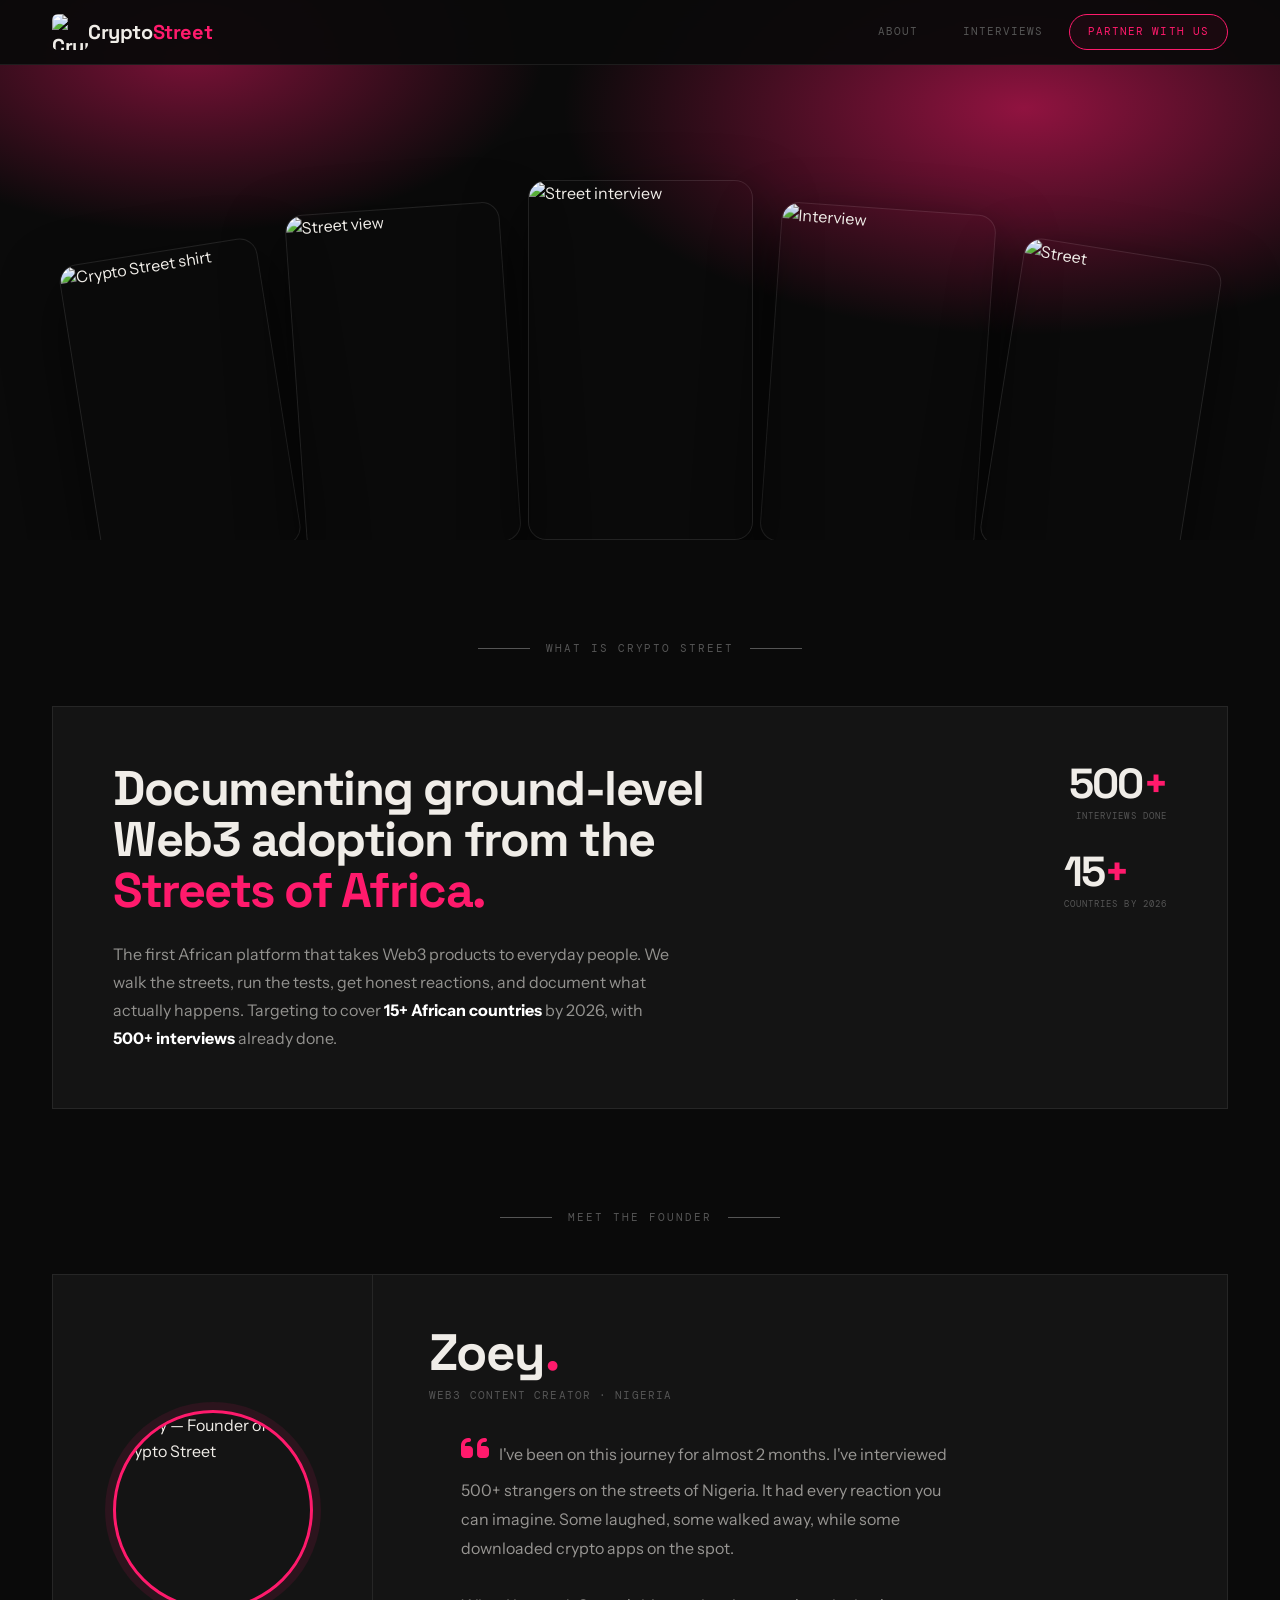
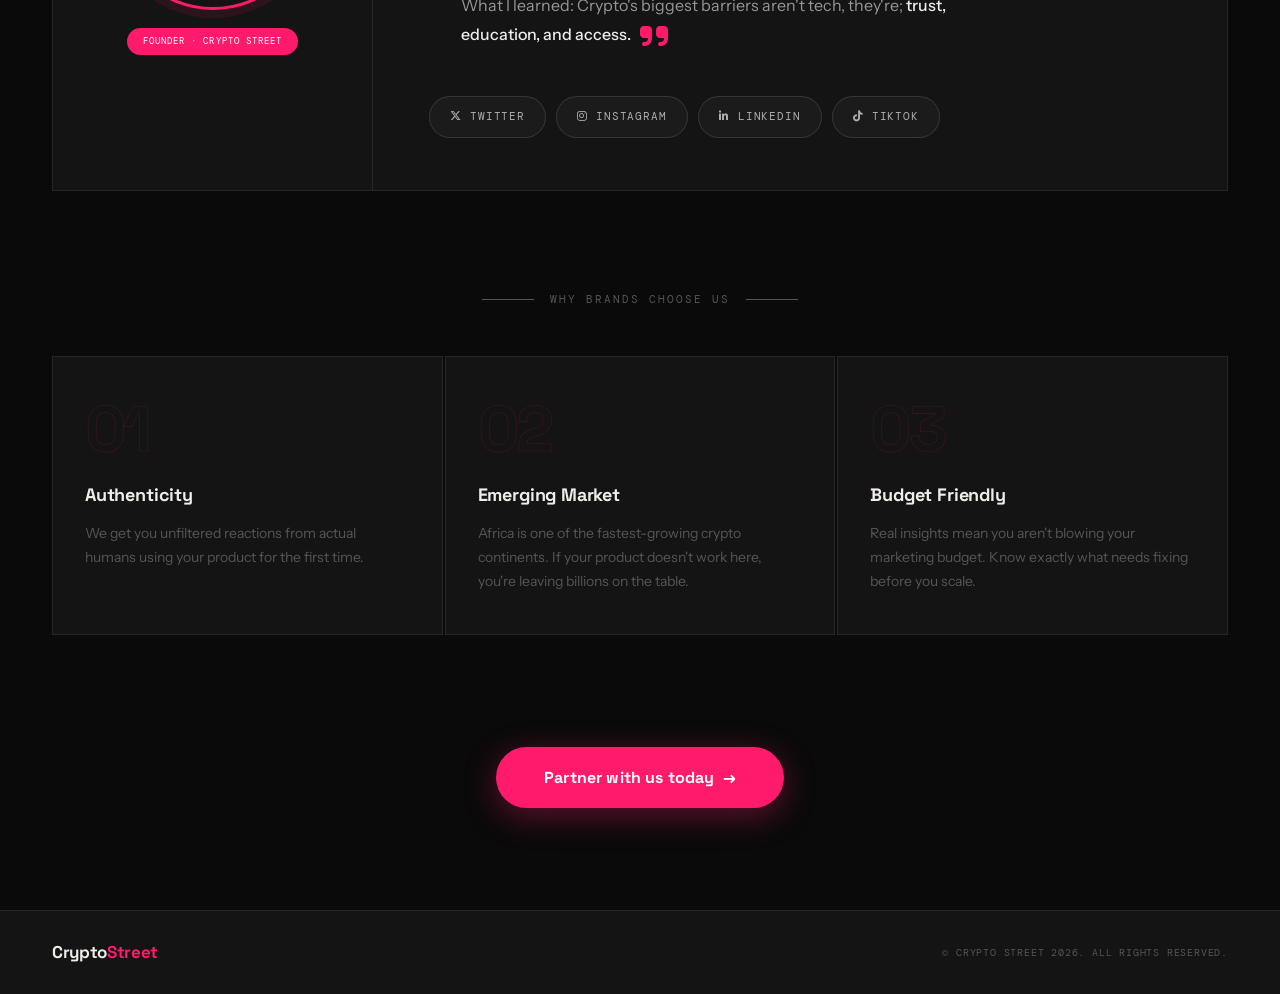
==== index.html @ 236e8fd0 "Add files via upload" ====
<!DOCTYPE html>
<html lang="en">
    <head>
        <meta charset="UTF-8">
        <meta name="viewport" content="width=device-width, initial-scale=1.0">
        <title>Home — Crypto Street</title>
        <link rel="stylesheet" href="styles.css">
        <link href="https://fonts.googleapis.com/css2?family=Space+Grotesk:wght@600;700&family=DM+Mono:wght@400;500&family=Instrument+Sans:ital,wght@0,400;0,500;1,400&display=swap" rel="stylesheet">
        <link rel="stylesheet" href="https://cdnjs.cloudflare.com/ajax/libs/font-awesome/6.5.0/css/all.min.css">
    </head>

    <body>

        <header>
            <div class="header">
                <a href="index.html" class="logo"><img src="images/logo.jpg" alt="Crypto Street">Crypto<span>Street</span></a>
                <nav>
                    <a href="about.html">About</a>
                    <a href="interviews.html">Interviews</a>
                    <a href="partnership.html" class="nav-cta">Partner with us</a>
                </nav>
            </div>
        </header>

        <section class="images">
            <div class="image1"><img src="images/shirt mockup.jpg.jpg" alt="Crypto Street shirt"></div>
            <div class="image2"><img src="images/street view.jpg.jpg" alt="Street view"></div>
            <div class="image3"><img src="images/interview.jpg.png" alt="Street interview"></div>
            <div class="image4"><img src="images/interview 2.jpg.png" alt="Interview"></div>
            <div class="image5"><img src="images/street view 2.jpg.jpg" alt="Street"></div>
        </section>

        <section class="content">

            <div class="section-label">
                <span class="line"></span>
                What is Crypto Street
                <span class="line"></span>
            </div>

            <div class="intro-block">
                <div class="intro-text">
                    <h1>Documenting ground-level<br>Web3 adoption from the<br><span>Streets of Africa.</span></h1>
                    <p>The first African platform that takes Web3 products to everyday people. We walk the streets, run the tests, get honest reactions, and document what actually happens. Targeting to cover <strong class="attention">15+ African countries</strong> by 2026, with <strong class="attention">500+ interviews</strong> already done.</p>
                </div>
                <div class="intro-stats">
                    <div class="stat">
                        <div class="stat-n">500<span>+</span></div>
                        <div class="stat-l">Interviews done</div>
                    </div>
                    <div class="stat">
                        <div class="stat-n">15<span>+</span></div>
                        <div class="stat-l">Countries by 2026</div>
                    </div>
                </div>
            </div>

            <div class="section-label">
                <span class="line"></span>
                Meet the Founder
                <span class="line"></span>
            </div>

            <div class="founder-block">
                <div class="founder-image-wrap">
                    <img src="images/founder.jpg.jpg" alt="Zoey — Founder of Crypto Street">
                    <div class="founder-badge">Founder · Crypto Street</div>
                </div>

                <div class="founder-info">
                    <h2 class="founder-name">Zoey<span>.</span></h2>
                    <p class="founder-role">Web3 Content Creator · Nigeria</p>
                     <div class="quote-block">
                    
                    <p class="founder-bio"><i class="fa-solid fa-quote-left quote-icon"></i> &nbsp;
                        I've been on this journey for almost 2 months. I've interviewed 500+ strangers on the streets of Nigeria. It had every reaction you can imagine. Some laughed, some walked away, while some downloaded crypto apps on the spot.
                        <br><br>
                        What I learned: Crypto's biggest barriers aren't tech, they're; <strong> trust, education, and access.</strong>&nbsp;<i class="fa-solid fa-quote-right quote-icon"></i>
                    </p>
                       </div>
                    <div class="founder-socials">
                        <a href=" https://x.com/zoey_thefirst" class="fsoc"><i class="fa-brands fa-x-twitter"></i>Twitter</a>
                        <a href=" https://www.instagram.com/zoey_thefirst1?igsh=MXBhMzNuM3c1bW9rMw%3D%3D&utm_source=qr" class="fsoc"><i class="fa-brands fa-instagram"></i> Instagram</a>
                        <a href="https://www.linkedin.com/in/zoey-ola%F0%9F%8C%8E-b48512298?utm_source=share&utm_campaign=share_via&utm_content=profile&utm_medium=ios_app" class="fsoc"><i class="fa-brands fa-linkedin-in"></i> LinkedIn</a>
                        <a href="https://www.tiktok.com/@zoey_thefirst1?_r=1&_t=ZS-94TN3gKcL6w" class="fsoc"><i class="fa-brands fa-tiktok"></i>TikTok</a>
                    </div>
                </div>
            </div>

            <div class="section-label">
                <span class="line"></span>
                Why brands choose us
                <span class="line"></span>
            </div>

            <div class="why-grid">
                <div class="why-card">
                    <div class="why-num">01</div>
                    <h5>Authenticity</h5>
                    <p>We get you unfiltered reactions from actual humans using your product for the first time.</p>
                </div>
                <div class="why-card">
                    <div class="why-num">02</div>
                    <h5>Emerging Market</h5>
                    <p>Africa is one of the fastest-growing crypto continents. If your product doesn't work here, you're leaving billions on the table.</p>
                </div>
                <div class="why-card">
                    <div class="why-num">03</div>
                    <h5>Budget Friendly</h5>
                    <p>Real insights mean you aren't blowing your marketing budget. Know exactly what needs fixing before you scale.</p>
                </div>
            </div>

            <div class="cta-row">
                <a href="partnership.html" class="btn-main">Partner with us today &nbsp;→</a>
            </div>

        </section>

        <footer>
            <div class="footer-inner">
                <div class="footer-logo">Crypto<span>Street</span></div>
                <p>© Crypto Street 2026. All rights reserved.</p>
                </footer>
---- styles.css ----
*, *::before, *::after {
  margin: 0;
  padding: 0;
  box-sizing: border-box;
}

:root {
  --pink:    #FF1A6C;
  --ink:     #0a0a0a;
  --card:    #141414;
  --border:  rgba(255, 255, 255, 0.08);
  --muted:   #555;
  --text:    #f0ede8;
  --font-head:  'Space Grotesk', sans-serif;
  --font-mono:  'DM Mono', monospace;
  --font-body:  'Instrument Sans', sans-serif;
}

html {
  scroll-behavior: smooth;
}

body {
  background: var(--ink);
  color: var(--text);
  font-family: var(--font-body);
  font-size: 16px;
  line-height: 1.6;
  overflow-x: hidden;
}

img {
  display: block;
  max-width: 100%;
}

a {
  text-decoration: none;
  color: inherit;
}

header {
  position: fixed;
  top: 0; left: 0; right: 0;
  z-index: 100;
  background: rgba(10, 10, 10, 0.95);
  backdrop-filter: blur(16px);
  -webkit-backdrop-filter: blur(16px);
  border-bottom: 1px solid var(--border);
}

.header {
  display: flex;
  align-items: center;
  justify-content: space-between;
  padding: 0 52px;
  height: 64px;
}

.logo {
  font-family: var(--font-head);
  font-weight: 800;
  font-size: 20px;
  letter-spacing: -0.02em;
  color: var(--text);
  text-decoration: none;
  display: flex;
  align-items: center;
}

.logo img {
  width: 36px;
  height: 36px;
  object-fit: cover;
  object-position: 50% 20%;
  border-radius: 6px;
  flex-shrink: 0;
}

.logo span {
  color: var(--pink);
}

nav {
  display: flex;
  align-items: center;
  gap: 6px;
}

nav a {
  font-family: var(--font-mono);
  font-size: 11px;
  letter-spacing: 0.1em;
  text-transform: uppercase;
  color: var(--muted);
  text-decoration: none;
  padding: 8px 18px;
  border-radius: 999px;
  border: 1px solid transparent;
  transition: color 0.2s, border-color 0.2s, background 0.2s;
}

nav a:hover {
  color: var(--text);
  border-color: var(--border);
}

nav a.nav-cta {
  color: var(--pink);
  border-color: var(--pink);
  background: rgba(255, 26, 108, 0.06);
}

nav a.nav-cta:hover {
  background: var(--pink);
  color: #fff;
}

.images {
  display: flex;
  align-items: flex-end;
  justify-content: center;
  gap: 18px;
  padding: 100px 40px 0;
  min-height: 540px;
  position: relative;
  overflow: hidden;
  background:
    radial-gradient(ellipse 60% 70% at 80% 20%, rgba(255, 26, 108, 0.55) 0%, transparent 60%),
    radial-gradient(ellipse 50% 60% at 15% 10%, rgba(255, 26, 108, 0.45) 0%, transparent 55%),
    var(--ink);
}

.images > div {
  flex-shrink: 0;
  border-radius: 18px;
  overflow: hidden;
  border: 1px solid rgba(255, 255, 255, 0.1);
  box-shadow: 0 24px 60px rgba(0, 0, 0, 0.6);
  transition: transform 0.3s ease;
}

.images > div img {
  width: 100%;
  height: 100%;
  object-fit: cover;
  object-position: top center;
  display: block;
}

.images > div:hover {
  transform: translateY(-8px) !important;
  z-index: 10;
}

.image1 {
  width: 200px;
  height: 310px;
  transform: rotate(-9deg) translateY(20px);
  animation: float1 6s ease-in-out infinite;
}

.image2 {
  width: 215px;
  height: 340px;
  transform: rotate(-4deg) translateY(8px);
  animation: float2 7s ease-in-out infinite;
}

.image3 {
  width: 225px;
  height: 360px;
  transform: rotate(0deg) translateY(0px);
  animation: float3 8s ease-in-out infinite;
  z-index: 2;
}

.image4 {
  width: 215px;
  height: 340px;
  transform: rotate(4deg) translateY(8px);
  animation: float2 7.5s ease-in-out infinite reverse;
}

.image5 {
  width: 200px;
  height: 310px;
  transform: rotate(9deg) translateY(20px);
  animation: float1 6.5s ease-in-out infinite reverse;
}

@keyframes float1 {
  0%, 100% { transform: rotate(-9deg) translateY(20px); }
  50%       { transform: rotate(-9deg) translateY(6px); }
}

@keyframes float2 {
  0%, 100% { transform: rotate(-4deg) translateY(8px); }
  50%       { transform: rotate(-4deg) translateY(-4px); }
}

@keyframes float3 {
  0%, 100% { transform: rotate(0deg) translateY(0px); }
  50%       { transform: rotate(0deg) translateY(-12px); }
}

.section-label {
  display: flex;
  align-items: center;
  justify-content: center;
  gap: 16px;
  font-family: var(--font-mono);
  font-size: 11px;
  letter-spacing: 0.18em;
  text-transform: uppercase;
  color: var(--muted);
  margin-bottom: 48px;
}

.section-label .line {
  display: inline-block;
  width: 52px;
  height: 1px;
  background: var(--muted);
  flex-shrink: 0;
}

.content {
  padding: 100px 52px 0;
}

.intro-block {
  display: flex;
  align-items: flex-start;
  justify-content: space-between;
  gap: 60px;
  background: var(--card);
  border: 1px solid var(--border);
  padding: 56px 60px;
  margin-bottom: 100px;
}

.intro-text {
  flex: 1;
}

.intro-text h1 {
  font-family: var(--font-head);
  font-weight: 800;
  font-size: clamp(30px, 3.8vw, 54px);
  letter-spacing: -0.03em;
  line-height: 1.05;
  color: var(--text);
  margin-bottom: 24px;
}

.intro-text h1 span {
  color: var(--pink);
}

.intro-text p {
  font-size: 16px;
  line-height: 1.75;
  color: rgba(240, 237, 232, 0.58);
  max-width: 560px;
}

.intro-stats {
  display: flex;
  flex-direction: column;
  gap: 28px;
  flex-shrink: 0;
  align-items: flex-end;
}

.stat-n {
  font-family: var(--font-head);
  font-weight: 800;
  font-size: 42px;
  letter-spacing: -0.04em;
  line-height: 1;
  color: var(--text);
}

.stat-n span {
  color: var(--pink);
}

.stat-l {
  font-family: var(--font-mono);
  font-size: 9px;
  letter-spacing: 0.12em;
  text-transform: uppercase;
  color: var(--muted);
  margin-top: 4px;
  text-align: right;
}

.founder-block {
  display: grid;
  grid-template-columns: 320px 1fr;
  gap: 0;
  background: var(--card);
  border: 1px solid var(--border);
  margin-bottom: 100px;
}

.founder-image-wrap {
  display: flex;
  flex-direction: column;
  align-items: center;
  justify-content: center;
  padding: 52px 40px;
  border-right: 1px solid var(--border);
  gap: 18px;
}

.founder-image-wrap img {
  width: 200px;
  height: 200px;
  border-radius: 50%;
  object-fit: cover;
  object-position: top center;
  border: 3px solid var(--pink);
  box-shadow: 0 0 0 8px rgba(255, 26, 108, 0.1);
}

.founder-badge {
  background: var(--pink);
  color: #fff;
  font-family: var(--font-mono);
  font-size: 9px;
  letter-spacing: 0.12em;
  text-transform: uppercase;
  padding: 6px 16px;
  border-radius: 999px;
}

.founder-info {
  padding: 52px 56px;
  display: flex;
  flex-direction: column;
  justify-content: center;
  gap: 0;
}

.founder-name {
  font-family: var(--font-head);
  font-weight: 800;
  font-size: clamp(36px, 4vw, 56px);
  letter-spacing: -0.03em;
  line-height: 1.0;
  margin-bottom: 8px;
}

.founder-name span {
  color: var(--pink);
}

.founder-role {
  font-family: var(--font-mono);
  font-size: 11px;
  letter-spacing: 0.1em;
  text-transform: uppercase;
  color: var(--muted);
  margin-bottom: 28px;
}

.founder-bio {
  font-size: 16px;
  line-height: 1.8;
  color: rgba(240, 237, 232, 0.6);
  max-width: 500px;
  margin-bottom: 36px;
}

.founder-bio strong {
  color: var(--text);
  font-weight: 500;
}

.founder-socials {
  display: flex;
  flex-wrap: wrap;
  gap: 10px;
  margin-top: 8px;
}

.fsoc {
  display: inline-flex;
  align-items: center;
  gap: 8px;
  font-family: var(--font-mono);
  font-size: 11px;
  letter-spacing: 0.08em;
  text-transform: uppercase;
  padding: 11px 20px;
  border-radius: 999px;
  border: 1px solid rgba(255, 255, 255, 0.12);
  color: rgba(240, 237, 232, 0.7);
  text-decoration: none;
  transition: all 0.22s;
  background: rgba(255, 255, 255, 0.03);
}

.fsoc:hover {
  border-color: var(--pink);
  color: #fff;
  background: rgba(255, 26, 108, 0.1);
}

.fsoc-icon {
  font-size: 13px;
}

.why-grid {
  display: grid;
  grid-template-columns: repeat(3, 1fr);
  gap: 2px;
  margin-bottom: 56px;
}

.why-card {
  background: var(--card);
  border: 1px solid var(--border);
  padding: 40px 32px;
  position: relative;
  overflow: hidden;
  transition: background 0.25s;
}

.why-card:hover {
  background: #1c1c1c;
}

.why-card::after {
  content: '';
  position: absolute;
  bottom: 0; left: 0; right: 0;
  height: 2px;
  background: var(--pink);
  transform: scaleX(0);
  transform-origin: left;
  transition: transform 0.3s;
}

.why-card:hover::after {
  transform: scaleX(1);
}

.why-num {
  font-family: var(--font-head);
  font-weight: 800;
  font-size: 64px;
  line-height: 1;
  letter-spacing: -0.04em;
  color: transparent;
  -webkit-text-stroke: 1px rgba(255, 26, 108, 0.12);
  margin-bottom: 20px;
}

.why-card h5 {
  font-family: var(--font-head);
  font-weight: 700;
  font-size: 18px;
  color: var(--text);
  margin-bottom: 12px;
  letter-spacing: -0.01em;
}

.why-card p {
  font-size: 14px;
  color: var(--muted);
  line-height: 1.7;
}

.cta-row {
  display: flex;
  justify-content: center;
  padding: 56px 0 100px;
}

.btn-main {
  display: inline-flex;
  align-items: center;
  font-family: var(--font-head);
  font-weight: 700;
  font-size: 16px;
  text-decoration: none;
  padding: 18px 48px;
  background: var(--pink);
  color: #fff;
  border-radius: 999px;
  letter-spacing: 0.01em;
  transition: opacity 0.2s, transform 0.2s;
  box-shadow: 0 8px 32px rgba(255, 26, 108, 0.35);
}

.btn-main:hover {
  opacity: 0.88;
  transform: translateY(-2px);
}

.socials-grid {
  display: grid;
  grid-template-columns: repeat(5, 1fr);
  border: 1px solid var(--border);
  margin-bottom: 0;
}

.social-card {
  padding: 32px 24px;
  border-right: 1px solid var(--border);
  display: flex;
  flex-direction: column;
  align-items: flex-start;
  gap: 12px;
  text-decoration: none;
  transition: background 0.2s;
  cursor: pointer;
}

.social-card:last-child {
  border-right: none;
}

.social-card:hover {
  background: rgba(255, 26, 108, 0.05);
}

.social-icon {
  width: 40px;
  height: 40px;
  background: rgba(255, 255, 255, 0.05);
  border-radius: 8px;
  display: flex;
  align-items: center;
  justify-content: center;
  font-size: 17px;
  transition: background 0.2s;
}

.social-card:hover .social-icon {
  background: rgba(255, 26, 108, 0.12);
}

.social-name {
  font-family: var(--font-head);
  font-weight: 700;
  font-size: 14px;
  color: var(--text);
  display: block;
  margin-bottom: 3px;
}

.social-handle {
  font-family: var(--font-mono);
  font-size: 10px;
  letter-spacing: 0.05em;
  color: var(--muted);
}

.social-arrow {
  margin-top: auto;
  font-size: 14px;
  color: var(--muted);
  transition: color 0.2s;
}

.social-card:hover .social-arrow {
  color: var(--pink);
}

footer {
  background: var(--card);
  border-top: 1px solid var(--border);
  margin-top: 2px;
}

.footer-inner {
  display: flex;
  align-items: center;
  justify-content: space-between;
  padding: 28px 52px;
  flex-wrap: wrap;
  gap: 12px;
}

.footer-logo {
  font-family: var(--font-head);
  font-weight: 800;
  font-size: 17px;
  letter-spacing: -0.02em;
  color: var(--text);
}

.footer-logo span {
  color: var(--pink);
}

footer p {
  font-family: var(--font-mono);
  font-size: 10px;
  letter-spacing: 0.08em;
  text-transform: uppercase;
  color: var(--muted);
}

@media (max-width: 900px) {
  .header { padding: 0 24px; }

  nav a:not(.nav-cta) { display: none; }

  .images {
    padding: 88px 16px 0;
    gap: 8px;
    min-height: 400px;
    overflow-x: auto;
    justify-content: flex-start;
    scrollbar-width: none;
  }
  .images::-webkit-scrollbar { display: none; }

  .image1, .image2, .image3, .image4, .image5 {
    width: 145px !important;
    height: 230px !important;
    transform: none !important;
    animation: none !important;
    flex-shrink: 0;
  }

  .content { padding: 60px 24px 0; }

  .intro-block {
    flex-direction: column;
    padding: 36px 28px;
    gap: 36px;
    margin-bottom: 60px;
  }

  .intro-stats {
    flex-direction: row;
    flex-wrap: wrap;
    align-items: flex-start;
    gap: 20px;
  }

  .stat-l { text-align: left; }

  .founder-block {
    grid-template-columns: 1fr;
    margin-bottom: 60px;
  }

  .founder-image-wrap {
    border-right: none;
    border-bottom: 1px solid var(--border);
    padding: 40px 28px;
  }

  .founder-info { padding: 36px 28px; }

  .why-grid { grid-template-columns: 1fr; }

  .socials-grid { grid-template-columns: 1fr 1fr; }

  .social-card:nth-child(2n) { border-right: none; }
  .social-card { border-bottom: 1px solid var(--border); }

  .footer-inner { padding: 24px; flex-direction: column; align-items: flex-start; }

  .cta-row { padding: 40px 0 60px; }
}

.about-hero {
  padding: 64px 0 0;
  min-height: 220px;
  background:
    radial-gradient(ellipse 50% 100% at 90% 50%, rgba(255, 26, 108, 0.35) 0%, transparent 65%),
    radial-gradient(ellipse 40% 80% at 5% 50%, rgba(255, 26, 108, 0.25) 0%, transparent 60%),
    var(--ink);
  display: flex;
  align-items: flex-end;
  padding: 120px 52px 52px;
  border-bottom: 1px solid var(--border);
}

.about-hero-inner {
  display: flex;
  align-items: flex-end;
  justify-content: space-between;
  width: 100%;
  gap: 40px;
}

.about-page-tag {
  font-family: var(--font-mono);
  font-size: 10px;
  letter-spacing: 0.18em;
  text-transform: uppercase;
  color: var(--pink);
  display: flex;
  align-items: center;
  gap: 10px;
  margin-bottom: 16px;
}

.about-page-tag::before {
  content: '';
  width: 20px;
  height: 1px;
  background: var(--pink);
}

.about-hero h1 {
  font-family: var(--font-head);
  font-weight: 800;
  font-size: clamp(36px, 5vw, 72px);
  letter-spacing: -0.03em;
  line-height: 1.0;
  color: var(--text);
}

.about-hero h1 span {
  color: var(--pink);
}

.about-hero-meta {
  font-family: var(--font-mono);
  font-size: 11px;
  letter-spacing: 0.1em;
  text-transform: uppercase;
  color: var(--muted);
  text-align: right;
  line-height: 2;
  flex-shrink: 0;
}

.about-content {
  padding: 80px 52px 0;
}

.about-top-grid {
  display: grid;
  grid-template-columns: 1fr 1fr;
  gap: 2px;
  margin-bottom: 2px;
}

.about-card {
  background: var(--card);
  border: 1px solid var(--border);
  padding: 48px 44px;
  position: relative;
  overflow: hidden;
  transition: background 0.25s;
}

.about-card:hover {
  background: #1a1a1a;
}

.about-card::after {
  content: '';
  position: absolute;
  bottom: 0; left: 0; right: 0;
  height: 2px;
  background: var(--pink);
  transform: scaleX(0);
  transform-origin: left;
  transition: transform 0.3s;
}

.about-card:hover::after {
  transform: scaleX(1);
}

.about-card-tag {
  font-family: var(--font-mono);
  font-size: 10px;
  letter-spacing: 0.15em;
  text-transform: uppercase;
  color: var(--pink);
  display: flex;
  align-items: center;
  gap: 10px;
  margin-bottom: 20px;
}

.about-card-tag::before {
  content: '';
  width: 16px;
  height: 1px;
  background: var(--pink);
}

.about-card h3 {
  font-family: var(--font-head);
  font-weight: 800;
  font-size: clamp(22px, 2.5vw, 32px);
  letter-spacing: -0.025em;
  line-height: 1.1;
  margin-bottom: 16px;
  color: var(--text);
}

.about-card p {
  font-size: 15px;
  line-height: 1.75;
  color: rgba(240, 237, 232, 0.58);
}

.how-card {
  background: var(--card);
  border: 1px solid var(--border);
  padding: 48px 44px;
  margin-bottom: 2px;
}

.how-card h3 {
  font-family: var(--font-head);
  font-weight: 800;
  font-size: clamp(22px, 2.5vw, 32px);
  letter-spacing: -0.025em;
  margin-bottom: 36px;
  color: var(--text);
}

.how-steps {
  display: grid;
  grid-template-columns: repeat(4, 1fr);
  gap: 2px;
}

.how-step {
  background: var(--ink);
  border: 1px solid var(--border);
  padding: 32px 24px;
  position: relative;
  overflow: hidden;
  transition: background 0.2s;
}

.how-step:hover {
  background: #111;
}

.how-step-num {
  font-family: var(--font-head);
  font-weight: 800;
  font-size: 56px;
  line-height: 1;
  letter-spacing: -0.04em;
  color: transparent;
  -webkit-text-stroke: 1px rgba(255, 26, 108, 0.15);
  margin-bottom: 16px;
}

.how-step p {
  font-size: 14px;
  line-height: 1.65;
  color: rgba(240, 237, 232, 0.6);
}

.how-step p b {
  display: block;
  font-family: var(--font-head);
  font-weight: 700;
  font-size: 15px;
  color: var(--text);
  margin-bottom: 6px;
  font-style: normal;
}

.about-bottom-grid {
  display: grid;
  grid-template-columns: 1fr 1fr;
  gap: 2px;
  margin-bottom: 80px;
}

.metrics-card {
  background: var(--pink);
  padding: 48px 44px;
}

.metrics-card .about-card-tag {
  color: rgba(255,255,255,0.7);
}
.metrics-card .about-card-tag::before {
  background: rgba(255,255,255,0.4);
}

.metrics-card h3 {
  font-family: var(--font-head);
  font-weight: 800;
  font-size: clamp(22px, 2.5vw, 32px);
  letter-spacing: -0.025em;
  color: #fff;
  margin-bottom: 28px;
}

.metrics-card .metric-row {
  display: flex;
  align-items: baseline;
  gap: 12px;
  margin-bottom: 8px;
}

.metric-big {
  font-family: var(--font-head);
  font-weight: 800;
  font-size: 64px;
  line-height: 1;
  letter-spacing: -0.04em;
  color: #fff;
}

.metric-label {
  font-family: var(--font-mono);
  font-size: 11px;
  letter-spacing: 0.1em;
  text-transform: uppercase;
  color: rgba(255,255,255,0.65);
}

.back-link {
  display: inline-flex;
  align-items: center;
  gap: 8px;
  font-family: var(--font-mono);
  font-size: 11px;
  letter-spacing: 0.1em;
  text-transform: uppercase;
  color: var(--muted);
  text-decoration: none;
  padding: 0 0 80px;
  transition: color 0.2s;
}

.back-link:hover {
  color: var(--pink);
}

@media (max-width: 900px) {
  .about-hero { padding: 100px 24px 40px; }
  .about-hero-inner { flex-direction: column; align-items: flex-start; gap: 16px; }
  .about-hero-meta { text-align: left; }
  .about-content { padding: 60px 24px 0; }
  .about-top-grid { grid-template-columns: 1fr; }
  .how-steps { grid-template-columns: 1fr 1fr; }
  .about-bottom-grid { grid-template-columns: 1fr; }
}

@media (max-width: 600px) {
  .how-steps { grid-template-columns: 1fr; }
}

.interviews-hero {
  padding: 120px 52px 52px;
  min-height: 240px;
  background:
    radial-gradient(ellipse 55% 90% at 95% 50%, rgba(255, 26, 108, 0.32) 0%, transparent 60%),
    radial-gradient(ellipse 40% 70% at 0% 50%, rgba(255, 26, 108, 0.22) 0%, transparent 60%),
    var(--ink);
  border-bottom: 1px solid var(--border);
}

.interviews-hero-tag {
  font-family: var(--font-mono);
  font-size: 10px;
  letter-spacing: 0.18em;
  text-transform: uppercase;
  color: var(--pink);
  display: flex;
  align-items: center;
  gap: 10px;
  margin-bottom: 20px;
}

.interviews-hero-tag::before {
  content: '';
  width: 20px;
  height: 1px;
  background: var(--pink);
}

.interviews-hero h1 {
  font-family: var(--font-head);
  font-weight: 800;
  font-size: clamp(24px, 3.5vw, 48px);
  letter-spacing: -0.03em;
  line-height: 1.1;
  color: var(--text);
  max-width: 760px;
}

.interviews-hero h1 span {
  color: var(--pink);
}

.interviews-content {
  padding: 80px 52px 0;
}

.interviews-featured {
  display: grid;
  grid-template-columns: 1fr 1fr;
  gap: 2px;
  margin-bottom: 2px;
}

.interview-card {
  background: var(--card);
  border: 1px solid var(--border);
  padding: 40px 36px;
  display: flex;
  flex-direction: column;
  gap: 0;
  position: relative;
  overflow: hidden;
  transition: background 0.25s;
  text-decoration: none;
  color: inherit;
}

.interview-card:hover {
  background: #1a1a1a;
}

.interview-card::before {
  content: '';
  position: absolute;
  left: 0; top: 0; bottom: 0;
  width: 3px;
  background: var(--pink);
  transform: scaleY(0);
  transform-origin: bottom;
  transition: transform 0.3s;
}

.interview-card:hover::before {
  transform: scaleY(1);
}

.interview-card.featured {
  padding: 48px 40px;
}

.interview-type {
  font-family: var(--font-mono);
  font-size: 9px;
  letter-spacing: 0.15em;
  text-transform: uppercase;
  color: var(--pink);
  margin-bottom: 16px;
  display: flex;
  align-items: center;
  gap: 8px;
}

.interview-type::before {
  content: '';
  width: 14px;
  height: 1px;
  background: var(--pink);
}

.interview-card h3 {
  font-family: var(--font-head);
  font-weight: 800;
  font-size: clamp(18px, 2vw, 26px);
  letter-spacing: -0.025em;
  line-height: 1.15;
  color: var(--text);
  margin-bottom: 10px;
}

.interview-ep {
  font-family: var(--font-mono);
  font-size: 10px;
  letter-spacing: 0.1em;
  text-transform: uppercase;
  color: var(--muted);
  margin-bottom: 16px;
}

.interview-card p {
  font-size: 14px;
  line-height: 1.7;
  color: rgba(240, 237, 232, 0.55);
  flex: 1;
  margin-bottom: 28px;
}

.btn-watch {
  display: inline-flex;
  align-items: center;
  gap: 8px;
  font-family: var(--font-mono);
  font-size: 11px;
  letter-spacing: 0.1em;
  text-transform: uppercase;
  padding: 11px 22px;
  border-radius: 999px;
  border: 1px solid rgba(255, 255, 255, 0.12);
  color: var(--text);
  background: rgba(255, 255, 255, 0.04);
  cursor: pointer;
  transition: all 0.22s;
  width: fit-content;
  text-decoration: none;
}

.btn-watch:hover {
  border-color: var(--pink);
  background: rgba(255, 26, 108, 0.1);
  color: #fff;
}

.interviews-grid {
  display: grid;
  grid-template-columns: repeat(3, 1fr);
  gap: 2px;
  margin-bottom: 80px;
}

@media (max-width: 900px) {
  .interviews-hero { padding: 100px 24px 40px; }
  .interviews-content { padding: 60px 24px 0; }
  .interviews-featured { grid-template-columns: 1fr; }
  .interviews-grid { grid-template-columns: 1fr 1fr; }
}

@media (max-width: 600px) {
  .interviews-grid { grid-template-columns: 1fr; }
}

.partnership-hero {
  padding: 120px 52px 64px;
  background:
    radial-gradient(ellipse 60% 100% at 100% 50%, rgba(255, 26, 108, 0.38) 0%, transparent 60%),
    radial-gradient(ellipse 45% 80% at 0% 50%, rgba(255, 26, 108, 0.22) 0%, transparent 60%),
    var(--ink);
  border-bottom: 1px solid var(--border);
}

.partnership-layout{width:100%;max-width:680px;}

.partnership-hero-tag {
  font-family: var(--font-mono);
  font-size: 10px;
  letter-spacing: 0.18em;
  text-transform: uppercase;
  color: var(--pink);
  display: flex;
  align-items: center;
  gap: 10px;
  margin-bottom: 20px;
}

.partnership-hero-tag::before {
  content: '';
  width: 20px;
  height: 1px;
  background: var(--pink);
}

.partnership-hero h1 {
  font-family: var(--font-head);
  font-weight: 800;
  font-size: clamp(36px, 5.5vw, 80px);
  letter-spacing: -0.04em;
  line-height: 1.0;
  color: var(--text);
  margin-bottom: 20px;
}

.partnership-hero h1 span {
  color: var(--pink);
}

.partnership-hero h2 {
  font-family: var(--font-body);
  font-weight: 400;
  font-size: clamp(15px, 1.6vw, 20px);
  line-height: 1.65;
  color: rgba(240, 237, 232, 0.5);
  max-width: 560px;
}

.partnership-content {
  padding: 80px 52px 0;
  display: grid;
  grid-template-columns: 1fr 420px;
  gap: 2px;
  align-items: start;
  margin-bottom: 80px;
}

.form-card {
  background: var(--card);
  border: 1px solid var(--border);
  padding: 52px 48px;
}

.form-card-tag {
  font-family: var(--font-mono);
  font-size: 10px;
  letter-spacing: 0.15em;
  text-transform: uppercase;
  color: var(--pink);
  display: flex;
  align-items: center;
  gap: 10px;
  margin-bottom: 28px;
}

.form-card-tag::before {
  content: '';
  width: 16px;
  height: 1px;
  background: var(--pink);
}

.form-card h3 {
  font-family: var(--font-head);
  font-weight: 800;
  font-size: 28px;
  letter-spacing: -0.025em;
  color: var(--text);
  margin-bottom: 36px;
}

.form-group {
  display: flex;
  flex-direction: column;
  gap: 8px;
  margin-bottom: 24px;
}

.form-group label {
  font-family: var(--font-mono);
  font-size: 10px;
  letter-spacing: 0.12em;
  text-transform: uppercase;
  color: var(--muted);
}

.form-group input,
.form-group textarea {
  background: var(--ink);
  border: 1px solid var(--border);
  color: var(--text);
  font-family: var(--font-body);
  font-size: 15px;
  padding: 14px 18px;
  outline: none;
  transition: border-color 0.2s;
  width: 100%;
  border-radius: 0;
  -webkit-appearance: none;
}

.form-group input::placeholder,
.form-group textarea::placeholder {
  color: var(--muted);
  font-size: 14px;
}

.form-group input:focus,
.form-group textarea:focus {
  border-color: var(--pink);
}

.form-group textarea {
  resize: vertical;
  min-height: 130px;
  line-height: 1.6;
}

.btn-send {
  display: inline-flex;
  align-items: center;
  justify-content: center;
  gap: 10px;
  width: 100%;
  font-family: var(--font-head);
  font-weight: 700;
  font-size: 15px;
  letter-spacing: 0.01em;
  padding: 16px 32px;
  background: var(--pink);
  color: #fff;
  border: none;
  cursor: pointer;
  transition: opacity 0.2s, transform 0.2s;
  box-shadow: 0 8px 32px rgba(255, 26, 108, 0.3);
  margin-top: 8px;
}

.btn-send:hover {
  opacity: 0.88;
  transform: translateY(-1px);
}

.partnership-info {
  display: flex;
  flex-direction: column;
  gap: 2px;
}

.info-card {
  background: var(--card);
  border: 1px solid var(--border);
  padding: 36px 32px;
  position: relative;
  overflow: hidden;
  transition: background 0.25s;
}

.info-card:hover {
  background: #1a1a1a;
}

.info-card::after {
  content: '';
  position: absolute;
  bottom: 0; left: 0; right: 0;
  height: 2px;
  background: var(--pink);
  transform: scaleX(0);
  transform-origin: left;
  transition: transform 0.3s;
}

.info-card:hover::after {
  transform: scaleX(1);
}

.info-card-num {
  font-family: var(--font-head);
  font-weight: 800;
  font-size: 48px;
  line-height: 1;
  letter-spacing: -0.04em;
  color: transparent;
  -webkit-text-stroke: 1px rgba(255, 26, 108, 0.15);
  margin-bottom: 12px;
}

.info-card h4 {
  font-family: var(--font-head);
  font-weight: 700;
  font-size: 17px;
  letter-spacing: -0.01em;
  color: var(--text);
  margin-bottom: 10px;
}

.info-card p {
  font-size: 13px;
  line-height: 1.7;
  color: var(--muted);
}

.info-card.pink {
  background: var(--pink);
  border-color: var(--pink);
}

.info-card.pink::after { display: none; }

.info-card.pink h4 {
  color: #fff;
}

.info-card.pink p {
  color: rgba(255,255,255,0.7);
}

.info-card.pink .info-card-num {
  -webkit-text-stroke: 1px rgba(255,255,255,0.2);
}

.quote-block {
  position: relative;
  padding: 0 0 0 32px;
}

.quote-icon {
  font-size: 32px;
  color: #FF1A6C;
  line-height: 1;
}

.fa-quote-left {
  display: block;
  margin-bottom: 12px;
}

.fa-quote-right {
  display: inline;
  margin-left: 6px;
  vertical-align: middle;
}

.attention {
  color: white;
}

@media (max-width: 900px) {
  .partnership-hero { padding: 100px 24px 48px; }
  .partnership-content {
    grid-template-columns: 1fr;
    padding: 60px 24px 0;
  }
  .form-card { padding: 36px 24px; }
}
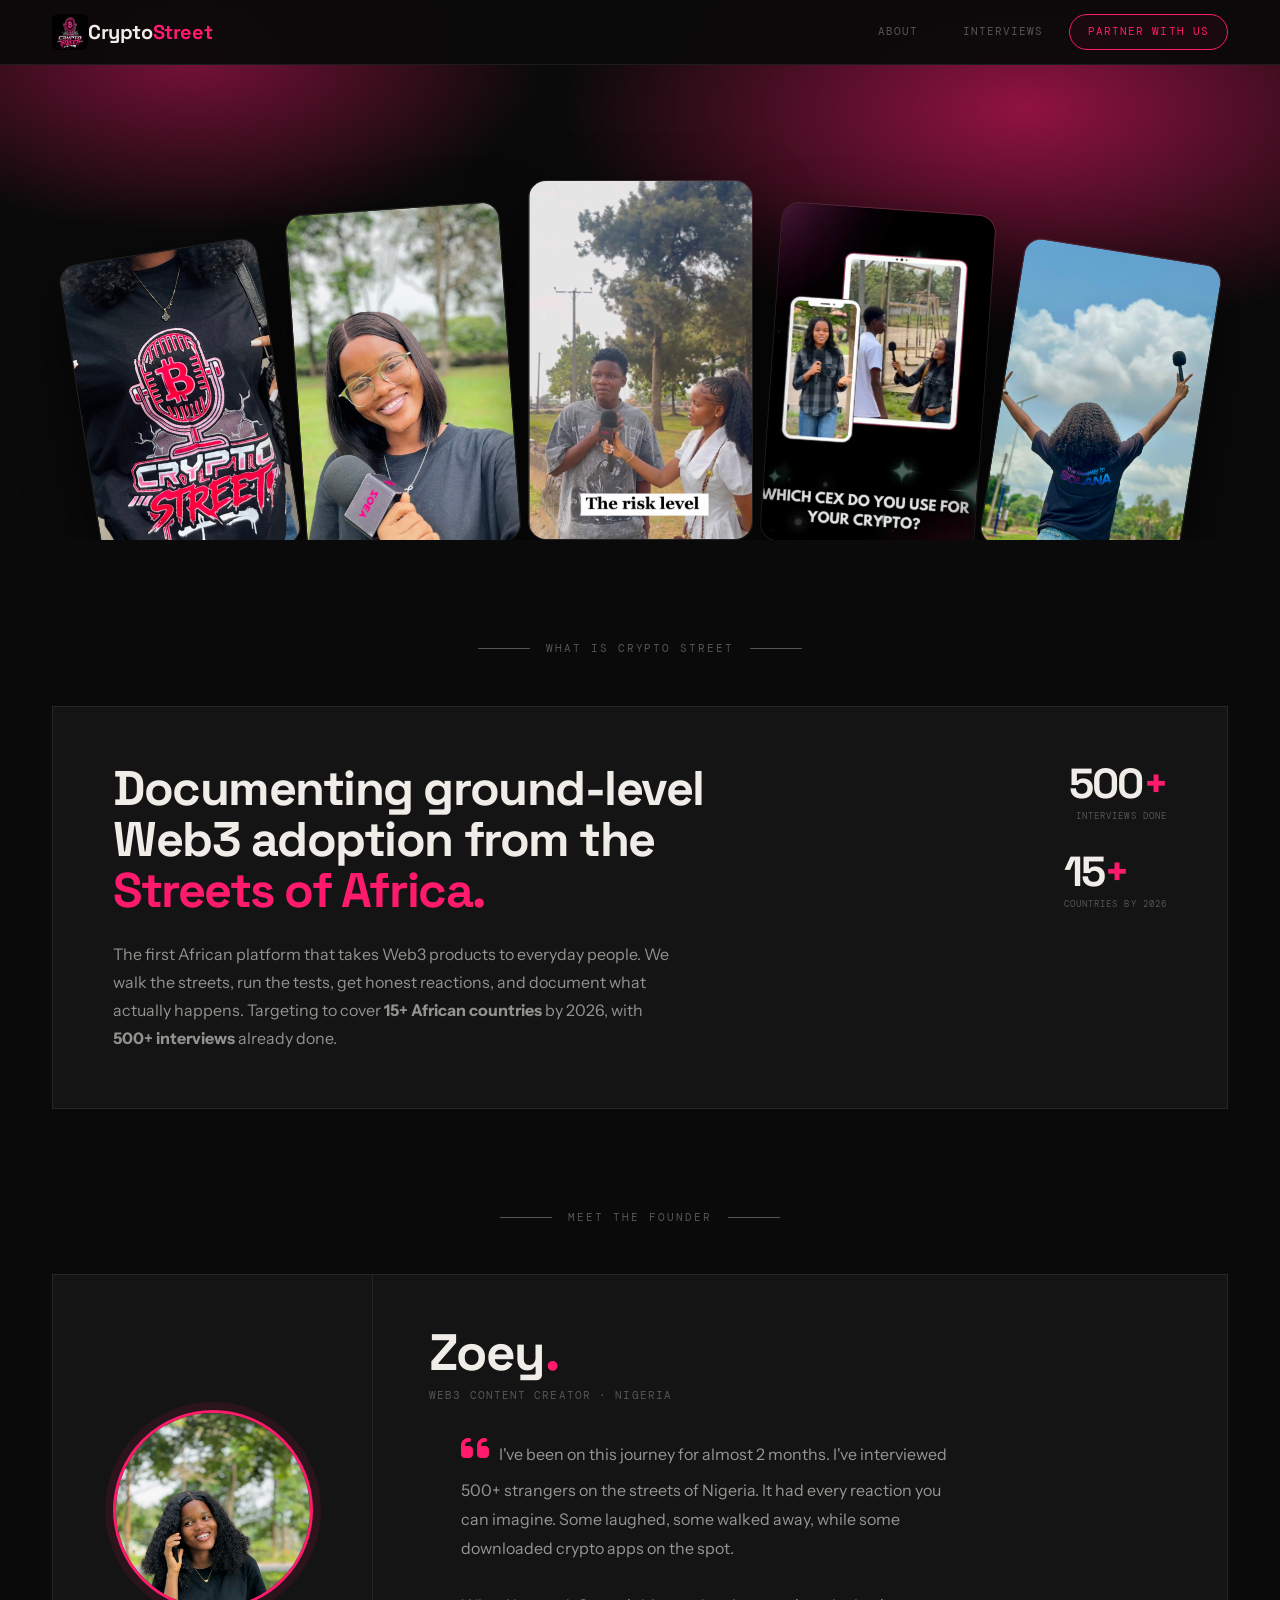
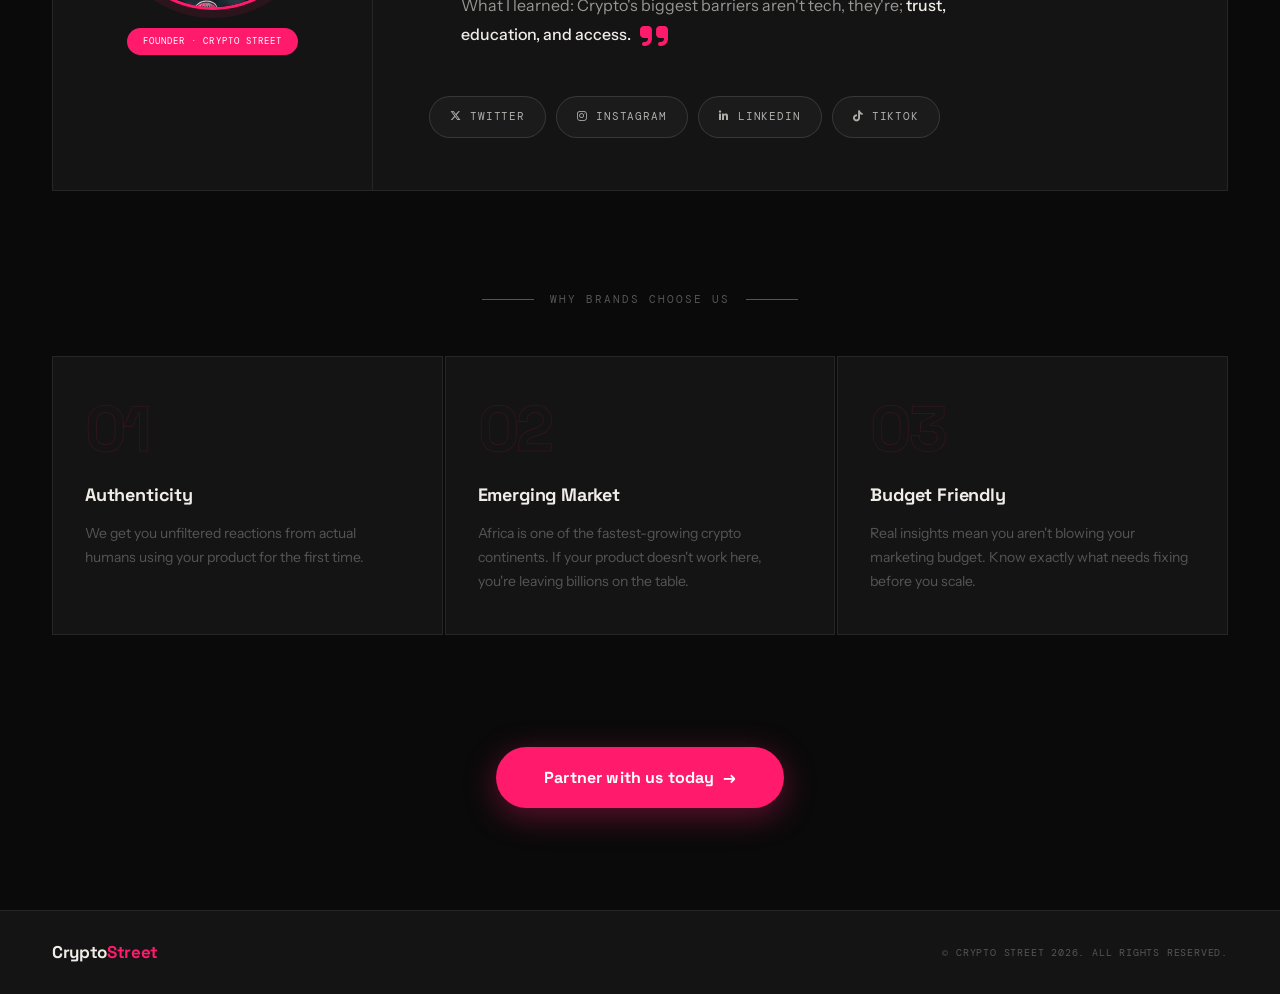
==== commit 5401ee65: "Add files via upload" ====
--- a/index.html
+++ b/index.html
@@ -11,23 +11,45 @@
 
     <body>
 
-        <header>
-            <div class="header">
-                <a href="index.html" class="logo"><img src="images/logo.jpg" alt="Crypto Street">Crypto<span>Street</span></a>
-                <nav>
-                    <a href="about.html">About</a>
-                    <a href="interviews.html">Interviews</a>
-                    <a href="partnership.html" class="nav-cta">Partner with us</a>
-                </nav>
-            </div>
-        </header>
+<header>
+  <div class="header">
+    <a href="/" class="logo">
+      <img src="images/logo.jpg" alt="Crypto Street">
+      Crypto<span>Street</span>
+    </a>
+
+    <!-- Desktop navigation (visible >900px) -->
+    <nav class="main-nav">
+      <a href="/about.html">About</a>
+      <a href="/interviews.html">Interviews</a>
+      <a href="/partnership.html" class="nav-cta">Partner with us</a>
+    </nav>
+
+    <!-- Hamburger button (visible only on mobile) -->
+    <button class="hamburger" aria-label="Toggle menu">
+      <span></span>
+      <span></span>
+      <span></span>
+    </button>
+  </div>
+
+  <!-- Mobile menu (hidden by default) -->
+  <div class="mobile-menu">
+    <div class="mobile-menu-inner">
+      <button class="close-btn" aria-label="Close menu">×</button>
+      <a href="/about.html">About</a>
+      <a href="/interviews.html">Interviews</a>
+      <a href="/partnership.html" class="nav-cta">Partner with us</a>
+    </div>
+  </div>
+</header>
 
         <section class="images">
-            <div class="image1"><img src="images/shirt mockup.jpg.jpg" alt="Crypto Street shirt"></div>
-            <div class="image2"><img src="images/street view.jpg.jpg" alt="Street view"></div>
-            <div class="image3"><img src="images/interview.jpg.png" alt="Street interview"></div>
-            <div class="image4"><img src="images/interview 2.jpg.png" alt="Interview"></div>
-            <div class="image5"><img src="images/street view 2.jpg.jpg" alt="Street"></div>
+            <div class="image1"><img src="images/shirt-mockup.jpg" alt="Crypto Street shirt"></div>
+            <div class="image2"><img src="images/street-view.jpg" alt="Street view"></div>
+            <div class="image3"><img src="images/interview.png" alt="Street interview"></div>
+            <div class="image4"><img src="images/interview2.jpg" alt="Interview"></div>
+            <div class="image5"><img src="images/street-view2.jpg" alt="Street"></div>
         </section>
 
         <section class="content">
@@ -63,7 +85,7 @@
 
             <div class="founder-block">
                 <div class="founder-image-wrap">
-                    <img src="images/founder.jpg.jpg" alt="Zoey — Founder of Crypto Street">
+                    <img src="images/founder.jpg" alt="Zoey — Founder of Crypto Street">
                     <div class="founder-badge">Founder · Crypto Street</div>
                 </div>
 
--- a/styles.css
+++ b/styles.css
@@ -81,13 +81,13 @@
   color: var(--pink);
 }
 
-nav {
+nav.main-nav {
   display: flex;
   align-items: center;
   gap: 6px;
 }
 
-nav a {
+nav.main-nav a {
   font-family: var(--font-mono);
   font-size: 11px;
   letter-spacing: 0.1em;
@@ -100,21 +100,136 @@
   transition: color 0.2s, border-color 0.2s, background 0.2s;
 }
 
-nav a:hover {
+nav.main-nav a:hover {
   color: var(--text);
   border-color: var(--border);
 }
 
-nav a.nav-cta {
+nav.main-nav a.nav-cta {
   color: var(--pink);
   border-color: var(--pink);
   background: rgba(255, 26, 108, 0.06);
 }
 
-nav a.nav-cta:hover {
+nav.main-nav a.nav-cta:hover {
   background: var(--pink);
   color: #fff;
 }
+
+/* ───────────────────────────────────────
+   HAMBURGER MENU + MOBILE MENU
+─────────────────────────────────────── */
+
+.hamburger {
+  display: none;
+  flex-direction: column;
+  justify-content: space-between;
+  width: 28px;
+  height: 20px;
+  background: transparent;
+  border: none;
+  cursor: pointer;
+  z-index: 101;
+}
+
+.hamburger span {
+  width: 100%;
+  height: 3px;
+  background: var(--text);
+  border-radius: 2px;
+  transition: all 0.35s ease;
+}
+
+.mobile-menu {
+  position: fixed;
+  inset: 0;
+  background: rgba(10, 10, 10, 0.98);
+  backdrop-filter: blur(16px);
+  -webkit-backdrop-filter: blur(16px);
+  z-index: 100;
+  display: flex;
+  align-items: center;
+  justify-content: center;
+  opacity: 0;
+  visibility: hidden;
+  transition: opacity 0.4s ease, visibility 0.4s ease;
+  pointer-events: none;
+}
+
+.mobile-menu.active {
+  opacity: 1;
+  visibility: visible;
+  pointer-events: all;
+}
+
+.mobile-menu-inner {
+  position: relative;
+  display: flex;
+  flex-direction: column;
+  align-items: center;
+  gap: 32px;
+  padding: 40px;
+}
+
+.mobile-menu a {
+  font-family: var(--font-head);
+  font-weight: 700;
+  font-size: clamp(28px, 8vw, 48px);
+  color: var(--text);
+  text-decoration: none;
+  transition: color 0.25s;
+}
+
+.mobile-menu a:hover {
+  color: var(--pink);
+}
+
+.mobile-menu .nav-cta {
+  font-size: clamp(24px, 7vw, 40px);
+  padding: 16px 40px;
+  border-radius: 999px;
+  background: rgba(255, 26, 108, 0.1);
+  border: 1px solid var(--pink);
+  color: var(--pink);
+}
+
+.mobile-menu .nav-cta:hover {
+  background: var(--pink);
+  color: white;
+}
+
+.close-btn {
+  position: absolute;
+  top: 24px;
+  right: 24px;
+  background: transparent;
+  border: none;
+  font-size: 48px;
+  color: var(--muted);
+  cursor: pointer;
+  line-height: 1;
+  transition: color 0.25s;
+}
+
+.close-btn:hover {
+  color: var(--pink);
+}
+
+.hamburger.active span:nth-child(1) {
+  transform: translateY(8.5px) rotate(45deg);
+}
+
+.hamburger.active span:nth-child(2) {
+  opacity: 0;
+}
+
+.hamburger.active span:nth-child(3) {
+  transform: translateY(-8.5px) rotate(-45deg);
+}
+
+/* ───────────────────────────────────────
+   HERO IMAGES + FLOATING ANIMATION
+─────────────────────────────────────── */
 
 .images {
   display: flex;
@@ -159,14 +274,12 @@
   transform: rotate(-9deg) translateY(20px);
   animation: float1 6s ease-in-out infinite;
 }
-
 .image2 {
   width: 215px;
   height: 340px;
   transform: rotate(-4deg) translateY(8px);
   animation: float2 7s ease-in-out infinite;
 }
-
 .image3 {
   width: 225px;
   height: 360px;
@@ -174,14 +287,12 @@
   animation: float3 8s ease-in-out infinite;
   z-index: 2;
 }
-
 .image4 {
   width: 215px;
   height: 340px;
   transform: rotate(4deg) translateY(8px);
   animation: float2 7.5s ease-in-out infinite reverse;
 }
-
 .image5 {
   width: 200px;
   height: 310px;
@@ -191,18 +302,20 @@
 
 @keyframes float1 {
   0%, 100% { transform: rotate(-9deg) translateY(20px); }
-  50%       { transform: rotate(-9deg) translateY(6px); }
-}
-
+  50%      { transform: rotate(-9deg) translateY(6px); }
+}
 @keyframes float2 {
   0%, 100% { transform: rotate(-4deg) translateY(8px); }
-  50%       { transform: rotate(-4deg) translateY(-4px); }
-}
-
+  50%      { transform: rotate(-4deg) translateY(-4px); }
+}
 @keyframes float3 {
   0%, 100% { transform: rotate(0deg) translateY(0px); }
-  50%       { transform: rotate(0deg) translateY(-12px); }
-}
+  50%      { transform: rotate(0deg) translateY(-12px); }
+}
+
+/* ───────────────────────────────────────
+   OTHER SECTIONS
+─────────────────────────────────────── */
 
 .section-label {
   display: flex;
@@ -606,71 +719,9 @@
   color: var(--muted);
 }
 
-@media (max-width: 900px) {
-  .header { padding: 0 24px; }
-
-  nav a:not(.nav-cta) { display: none; }
-
-  .images {
-    padding: 88px 16px 0;
-    gap: 8px;
-    min-height: 400px;
-    overflow-x: auto;
-    justify-content: flex-start;
-    scrollbar-width: none;
-  }
-  .images::-webkit-scrollbar { display: none; }
-
-  .image1, .image2, .image3, .image4, .image5 {
-    width: 145px !important;
-    height: 230px !important;
-    transform: none !important;
-    animation: none !important;
-    flex-shrink: 0;
-  }
-
-  .content { padding: 60px 24px 0; }
-
-  .intro-block {
-    flex-direction: column;
-    padding: 36px 28px;
-    gap: 36px;
-    margin-bottom: 60px;
-  }
-
-  .intro-stats {
-    flex-direction: row;
-    flex-wrap: wrap;
-    align-items: flex-start;
-    gap: 20px;
-  }
-
-  .stat-l { text-align: left; }
-
-  .founder-block {
-    grid-template-columns: 1fr;
-    margin-bottom: 60px;
-  }
-
-  .founder-image-wrap {
-    border-right: none;
-    border-bottom: 1px solid var(--border);
-    padding: 40px 28px;
-  }
-
-  .founder-info { padding: 36px 28px; }
-
-  .why-grid { grid-template-columns: 1fr; }
-
-  .socials-grid { grid-template-columns: 1fr 1fr; }
-
-  .social-card:nth-child(2n) { border-right: none; }
-  .social-card { border-bottom: 1px solid var(--border); }
-
-  .footer-inner { padding: 24px; flex-direction: column; align-items: flex-start; }
-
-  .cta-row { padding: 40px 0 60px; }
-}
+/* ───────────────────────────────────────
+   ABOUT PAGE
+─────────────────────────────────────── */
 
 .about-hero {
   padding: 64px 0 0;
@@ -887,6 +938,7 @@
 .metrics-card .about-card-tag {
   color: rgba(255,255,255,0.7);
 }
+
 .metrics-card .about-card-tag::before {
   background: rgba(255,255,255,0.4);
 }
@@ -942,19 +994,9 @@
   color: var(--pink);
 }
 
-@media (max-width: 900px) {
-  .about-hero { padding: 100px 24px 40px; }
-  .about-hero-inner { flex-direction: column; align-items: flex-start; gap: 16px; }
-  .about-hero-meta { text-align: left; }
-  .about-content { padding: 60px 24px 0; }
-  .about-top-grid { grid-template-columns: 1fr; }
-  .how-steps { grid-template-columns: 1fr 1fr; }
-  .about-bottom-grid { grid-template-columns: 1fr; }
-}
-
-@media (max-width: 600px) {
-  .how-steps { grid-template-columns: 1fr; }
-}
+/* ───────────────────────────────────────
+   INTERVIEWS PAGE
+─────────────────────────────────────── */
 
 .interviews-hero {
   padding: 120px 52px 52px;
@@ -1125,16 +1167,9 @@
   margin-bottom: 80px;
 }
 
-@media (max-width: 900px) {
-  .interviews-hero { padding: 100px 24px 40px; }
-  .interviews-content { padding: 60px 24px 0; }
-  .interviews-featured { grid-template-columns: 1fr; }
-  .interviews-grid { grid-template-columns: 1fr 1fr; }
-}
-
-@media (max-width: 600px) {
-  .interviews-grid { grid-template-columns: 1fr; }
-}
+/* ───────────────────────────────────────
+   PARTNERSHIP PAGE
+─────────────────────────────────────── */
 
 .partnership-hero {
   padding: 120px 52px 64px;
@@ -1145,7 +1180,10 @@
   border-bottom: 1px solid var(--border);
 }
 
-.partnership-layout{width:100%;max-width:680px;}
+.partnership-layout {
+  width: 100%;
+  max-width: 680px;
+}
 
 .partnership-hero-tag {
   font-family: var(--font-mono);
@@ -1259,7 +1297,6 @@
   transition: border-color 0.2s;
   width: 100%;
   border-radius: 0;
-  -webkit-appearance: none;
 }
 
 .form-group input::placeholder,
@@ -1405,15 +1442,172 @@
   vertical-align: middle;
 }
 
-.attention {
-  color: white;
-}
+/* ───────────────────────────────────────
+   MEDIA QUERIES
+─────────────────────────────────────── */
 
 @media (max-width: 900px) {
-  .partnership-hero { padding: 100px 24px 48px; }
+  .header {
+    padding: 0 24px;
+  }
+
+  .hamburger {
+    display: flex;
+  }
+
+  .main-nav {
+    display: none;
+  }
+
+  .images {
+    padding: 88px 16px 0;
+    gap: 8px;
+    min-height: 400px;
+    overflow-x: auto;
+    justify-content: flex-start;
+    scrollbar-width: none;
+  }
+
+  .images::-webkit-scrollbar {
+    display: none;
+  }
+
+  .image1, .image2, .image3, .image4, .image5 {
+    width: 145px;
+    height: 230px;
+    flex-shrink: 0;
+    /* floating animation kept – removed none !important */
+  }
+
+  .content {
+    padding: 60px 24px 0;
+  }
+
+  .intro-block {
+    flex-direction: column;
+    padding: 36px 28px;
+    gap: 36px;
+    margin-bottom: 60px;
+  }
+
+  .intro-stats {
+    flex-direction: row;
+    flex-wrap: wrap;
+    align-items: flex-start;
+    gap: 20px;
+  }
+
+  .stat-l {
+    text-align: left;
+  }
+
+  .founder-block {
+    grid-template-columns: 1fr;
+    margin-bottom: 60px;
+  }
+
+  .founder-image-wrap {
+    border-right: none;
+    border-bottom: 1px solid var(--border);
+    padding: 40px 28px;
+  }
+
+  .founder-info {
+    padding: 36px 28px;
+  }
+
+  .why-grid {
+    grid-template-columns: 1fr;
+  }
+
+  .socials-grid {
+    grid-template-columns: 1fr 1fr;
+  }
+
+  .social-card:nth-child(2n) {
+    border-right: none;
+  }
+
+  .social-card {
+    border-bottom: 1px solid var(--border);
+  }
+
+  .footer-inner {
+    padding: 24px;
+    flex-direction: column;
+    align-items: flex-start;
+  }
+
+  .cta-row {
+    padding: 40px 0 60px;
+  }
+
+  .about-hero {
+    padding: 100px 24px 40px;
+  }
+
+  .about-hero-inner {
+    flex-direction: column;
+    align-items: flex-start;
+    gap: 16px;
+  }
+
+  .about-hero-meta {
+    text-align: left;
+  }
+
+  .about-content {
+    padding: 60px 24px 0;
+  }
+
+  .about-top-grid {
+    grid-template-columns: 1fr;
+  }
+
+  .how-steps {
+    grid-template-columns: 1fr 1fr;
+  }
+
+  .about-bottom-grid {
+    grid-template-columns: 1fr;
+  }
+
+  .interviews-hero {
+    padding: 100px 24px 40px;
+  }
+
+  .interviews-content {
+    padding: 60px 24px 0;
+  }
+
+  .interviews-featured {
+    grid-template-columns: 1fr;
+  }
+
+  .interviews-grid {
+    grid-template-columns: 1fr 1fr;
+  }
+
+  .partnership-hero {
+    padding: 100px 24px 48px;
+  }
+
   .partnership-content {
     grid-template-columns: 1fr;
     padding: 60px 24px 0;
   }
-  .form-card { padding: 36px 24px; }
+
+  .form-card {
+    padding: 36px 24px;
+  }
+}
+
+@media (max-width: 600px) {
+  .how-steps {
+    grid-template-columns: 1fr;
+  }
+
+  .interviews-grid {
+    grid-template-columns: 1fr;
+  }
 }
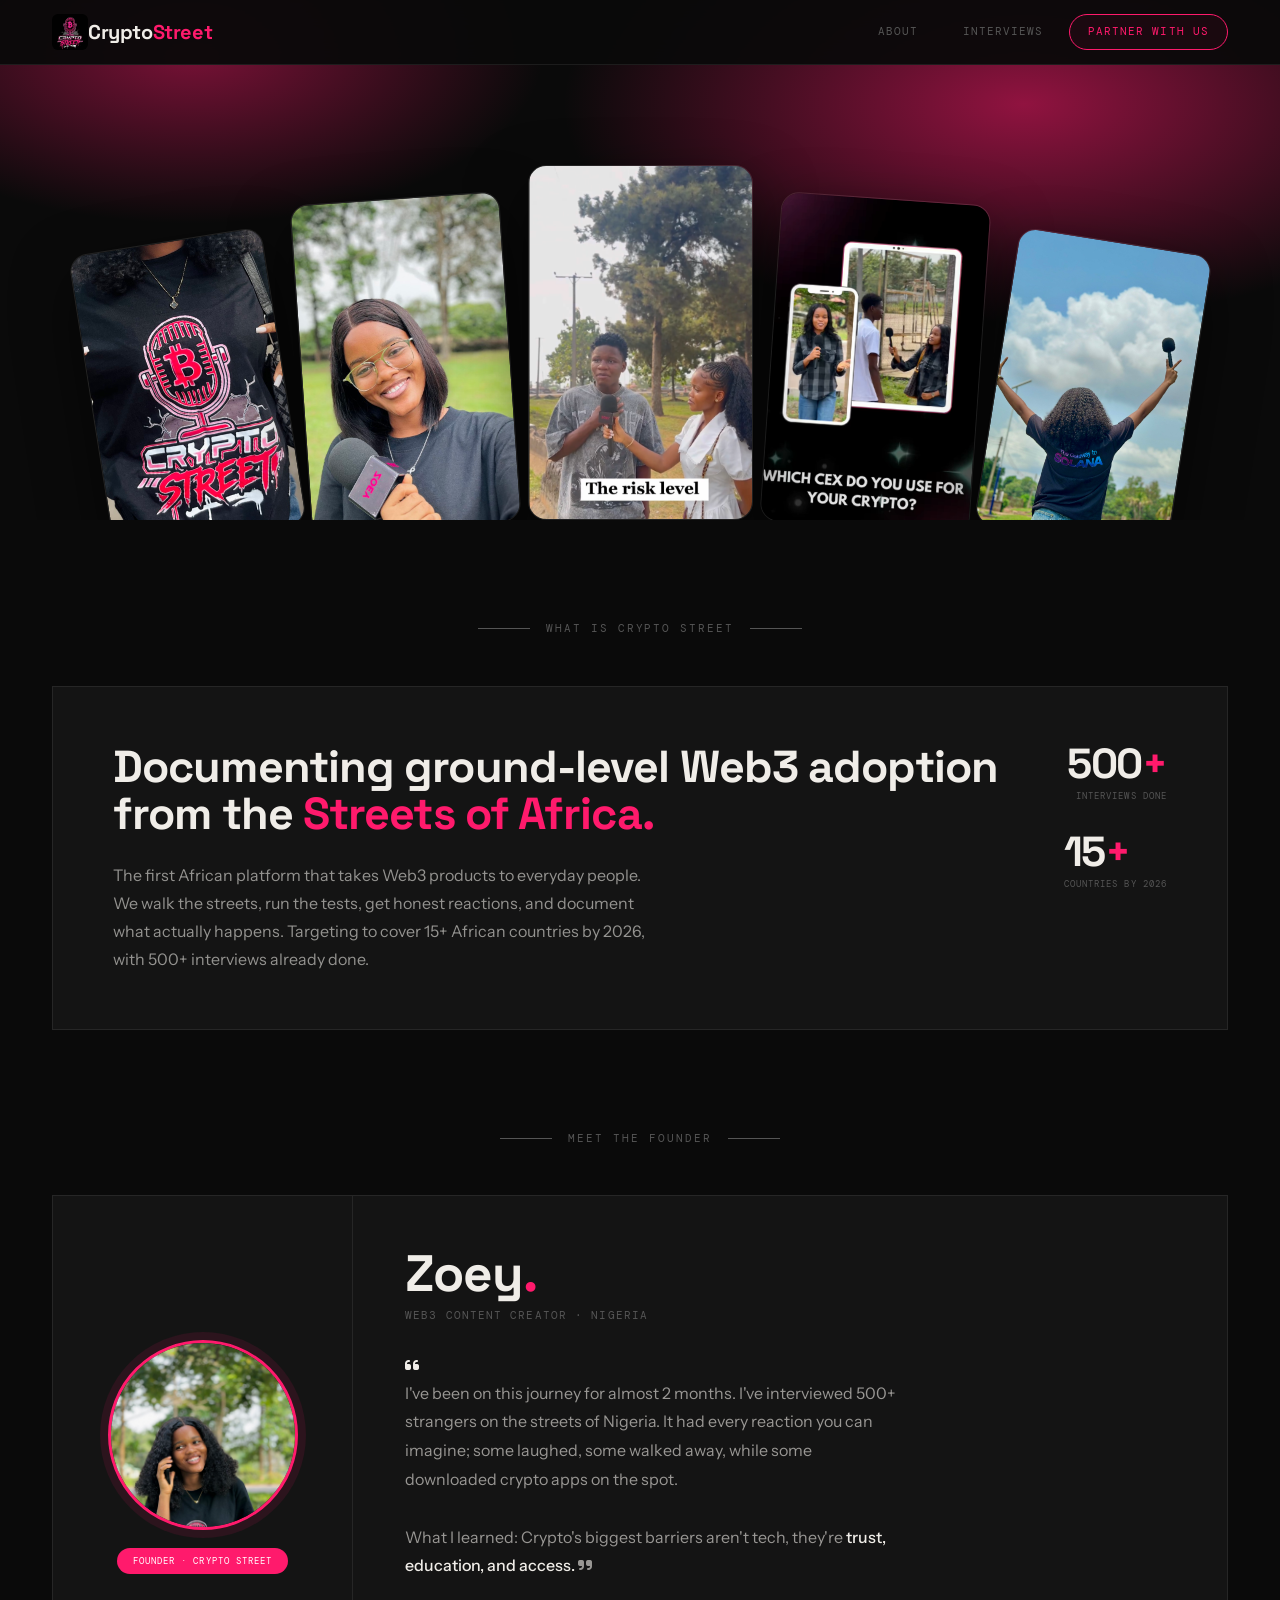
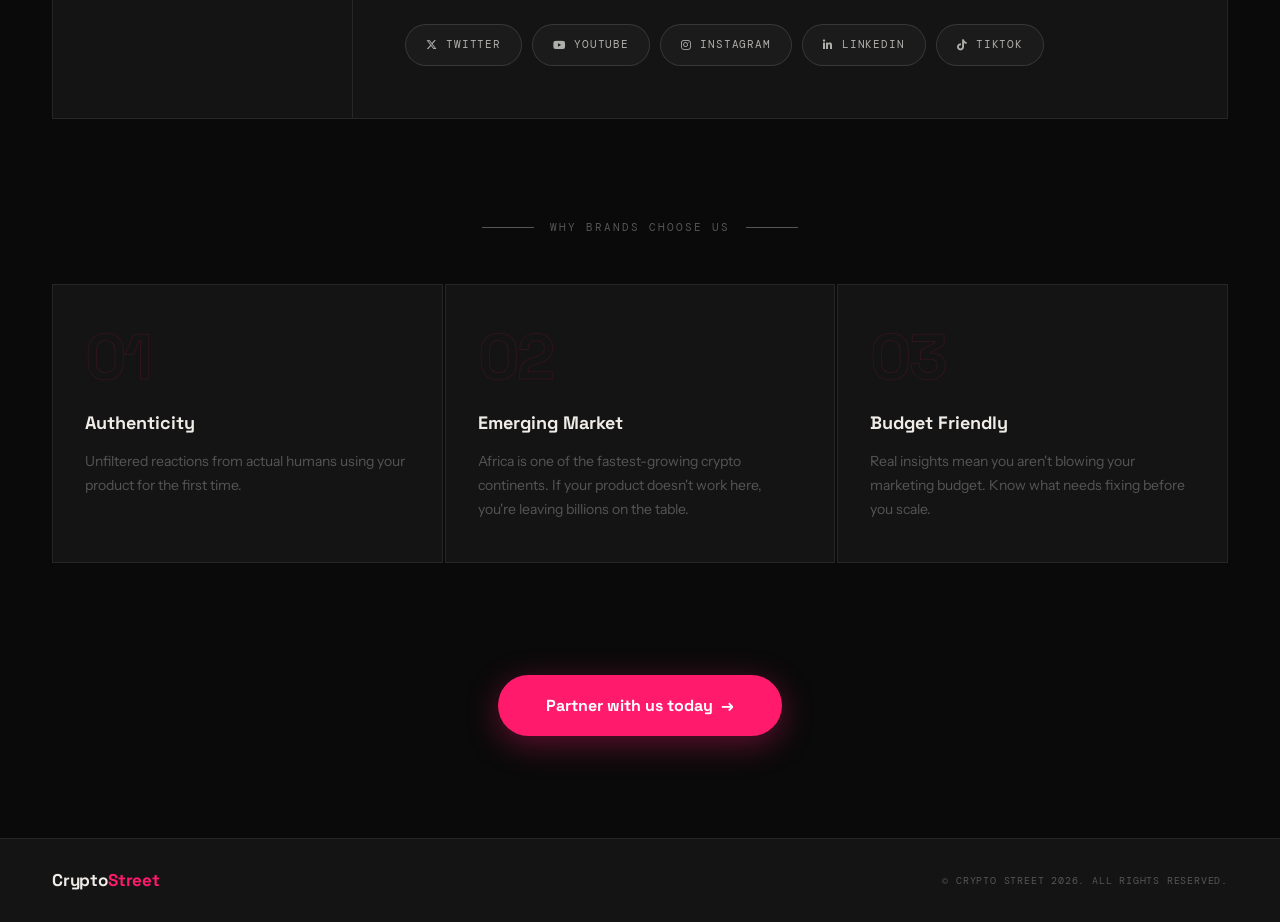
==== commit 799bd182: "Add files via upload" ====
--- a/index.html
+++ b/index.html
@@ -1,146 +1,102 @@
 <!DOCTYPE html>
 <html lang="en">
-    <head>
-        <meta charset="UTF-8">
-        <meta name="viewport" content="width=device-width, initial-scale=1.0">
-        <title>Home — Crypto Street</title>
-        <link rel="stylesheet" href="styles.css">
-        <link href="https://fonts.googleapis.com/css2?family=Space+Grotesk:wght@600;700&family=DM+Mono:wght@400;500&family=Instrument+Sans:ital,wght@0,400;0,500;1,400&display=swap" rel="stylesheet">
-        <link rel="stylesheet" href="https://cdnjs.cloudflare.com/ajax/libs/font-awesome/6.5.0/css/all.min.css">
-    </head>
+<head>
+  <meta charset="UTF-8">
+  <meta name="viewport" content="width=device-width, initial-scale=1.0">
+  <title>Home — Crypto Street</title>
+  <link rel="stylesheet" href="styles.css">
+  <link href="https://fonts.googleapis.com/css2?family=Space+Grotesk:wght@600;700&family=DM+Mono:wght@400;500&family=Instrument+Sans:ital,wght@0,400;0,500;1,400&display=swap" rel="stylesheet">
+  <link rel="stylesheet" href="https://cdnjs.cloudflare.com/ajax/libs/font-awesome/6.5.0/css/all.min.css">
+</head>
+<body>
 
-    <body>
+  <header>
+    <div class="header">
+      <a href="index.html" class="logo">
+        <img src="images/logo.jpg" alt="Crypto Street">
+        Crypto<span>Street</span>
+      </a>
+      <nav>
+        <a href="about.html" class="nav-link">About</a>
+        <a href="interviews.html" class="nav-link">Interviews</a>
+        <a href="partnership.html" class="nav-cta">Partner with us</a>
+        <button class="hamburger" id="hamburger">&#9776;</button>
+      </nav>
+    </div>
+    <div class="mobile-menu" id="mobileMenu">
+      <a href="about.html">About</a>
+      <a href="interviews.html">Interviews</a>
+      <a href="partnership.html" class="nav-cta">Partner with us</a>
+    </div>
+  </header>
 
-<header>
-  <div class="header">
-    <a href="/" class="logo">
-      <img src="images/logo.jpg" alt="Crypto Street">
-      Crypto<span>Street</span>
-    </a>
+  <section class="images">
+    <div class="image1"><img src="images/shirt-mockup.jpg" alt="Crypto Street shirt"></div>
+    <div class="image2"><img src="images/street-view.jpg" alt="Street view"></div>
+    <div class="image3"><img src="images/interview.png" alt="Interview"></div>
+    <div class="image4"><img src="images/interview2.jpg" alt="Interview"></div>
+    <div class="image5"><img src="images/street-view2.jpg" alt="Street"></div>
+  </section>
 
-    <!-- Desktop navigation (visible >900px) -->
-    <nav class="main-nav">
-      <a href="/about.html">About</a>
-      <a href="/interviews.html">Interviews</a>
-      <a href="/partnership.html" class="nav-cta">Partner with us</a>
-    </nav>
+  <section class="content">
 
-    <!-- Hamburger button (visible only on mobile) -->
-    <button class="hamburger" aria-label="Toggle menu">
-      <span></span>
-      <span></span>
-      <span></span>
-    </button>
-  </div>
+    <div class="section-label"><span class="line"></span>What is Crypto Street<span class="line"></span></div>
 
-  <!-- Mobile menu (hidden by default) -->
-  <div class="mobile-menu">
-    <div class="mobile-menu-inner">
-      <button class="close-btn" aria-label="Close menu">×</button>
-      <a href="/about.html">About</a>
-      <a href="/interviews.html">Interviews</a>
-      <a href="/partnership.html" class="nav-cta">Partner with us</a>
+    <div class="intro-block">
+      <div class="intro-text">
+        <h1>Documenting ground-level Web3 adoption from the <span>Streets of Africa.</span></h1>
+        <p>The first African platform that takes Web3 products to everyday people. We walk the streets, run the tests, get honest reactions, and document what actually happens. Targeting to cover 15+ African countries by 2026, with 500+ interviews already done.</p>
+      </div>
+      <div class="intro-stats">
+        <div class="stat"><div class="stat-n">500<span>+</span></div><div class="stat-l">Interviews done</div></div>
+        <div class="stat"><div class="stat-n">15<span>+</span></div><div class="stat-l">Countries by 2026</div></div>
+      </div>
     </div>
-  </div>
-</header>
 
-        <section class="images">
-            <div class="image1"><img src="images/shirt-mockup.jpg" alt="Crypto Street shirt"></div>
-            <div class="image2"><img src="images/street-view.jpg" alt="Street view"></div>
-            <div class="image3"><img src="images/interview.png" alt="Street interview"></div>
-            <div class="image4"><img src="images/interview2.jpg" alt="Interview"></div>
-            <div class="image5"><img src="images/street-view2.jpg" alt="Street"></div>
-        </section>
+    <div class="section-label"><span class="line"></span>Meet the Founder<span class="line"></span></div>
 
-        <section class="content">
+    <div class="founder-block">
+      <div class="founder-image-wrap">
+        <img src="images/founder.jpg" alt="Zoey">
+        <div class="founder-badge">Founder · Crypto Street</div>
+      </div>
+      <div class="founder-info">
+        <h2 class="founder-name">Zoey<span>.</span></h2>
+        <p class="founder-role">Web3 Content Creator · Nigeria</p>
+        <div class="quote-block">
+          <i class="fa-solid fa-quote-left quote-icon"></i>
+          <p class="founder-bio">I've been on this journey for almost 2 months. I've interviewed 500+ strangers on the streets of Nigeria. It had every reaction you can imagine; some laughed, some walked away, while some downloaded crypto apps on the spot.<br><br>What I learned: Crypto's biggest barriers aren't tech, they're <strong>trust, education, and access.</strong> <i class="fa-solid fa-quote-right quote-icon"></i></p>
+        </div>
+        <div class="founder-socials">
+          <a href="#" class="fsoc"><i class="fa-brands fa-x-twitter"></i> Twitter</a>
+          <a href="#" class="fsoc"><i class="fa-brands fa-youtube"></i> YouTube</a>
+          <a href="#" class="fsoc"><i class="fa-brands fa-instagram"></i> Instagram</a>
+          <a href="#" class="fsoc"><i class="fa-brands fa-linkedin-in"></i> LinkedIn</a>
+          <a href="#" class="fsoc"><i class="fa-brands fa-tiktok"></i> TikTok</a>
+        </div>
+      </div>
+    </div>
 
-            <div class="section-label">
-                <span class="line"></span>
-                What is Crypto Street
-                <span class="line"></span>
-            </div>
+    <div class="section-label"><span class="line"></span>Why brands choose us<span class="line"></span></div>
 
-            <div class="intro-block">
-                <div class="intro-text">
-                    <h1>Documenting ground-level<br>Web3 adoption from the<br><span>Streets of Africa.</span></h1>
-                    <p>The first African platform that takes Web3 products to everyday people. We walk the streets, run the tests, get honest reactions, and document what actually happens. Targeting to cover <strong class="attention">15+ African countries</strong> by 2026, with <strong class="attention">500+ interviews</strong> already done.</p>
-                </div>
-                <div class="intro-stats">
-                    <div class="stat">
-                        <div class="stat-n">500<span>+</span></div>
-                        <div class="stat-l">Interviews done</div>
-                    </div>
-                    <div class="stat">
-                        <div class="stat-n">15<span>+</span></div>
-                        <div class="stat-l">Countries by 2026</div>
-                    </div>
-                </div>
-            </div>
+    <div class="why-grid">
+      <div class="why-card"><div class="why-num">01</div><h5>Authenticity</h5><p>Unfiltered reactions from actual humans using your product for the first time.</p></div>
+      <div class="why-card"><div class="why-num">02</div><h5>Emerging Market</h5><p>Africa is one of the fastest-growing crypto continents. If your product doesn't work here, you're leaving billions on the table.</p></div>
+      <div class="why-card"><div class="why-num">03</div><h5>Budget Friendly</h5><p>Real insights mean you aren't blowing your marketing budget. Know what needs fixing before you scale.</p></div>
+    </div>
 
-            <div class="section-label">
-                <span class="line"></span>
-                Meet the Founder
-                <span class="line"></span>
-            </div>
+    <div class="cta-row"><a href="partnership.html" class="btn-main">Partner with us today &nbsp;→</a></div>
 
-            <div class="founder-block">
-                <div class="founder-image-wrap">
-                    <img src="images/founder.jpg" alt="Zoey — Founder of Crypto Street">
-                    <div class="founder-badge">Founder · Crypto Street</div>
-                </div>
+  </section>
 
-                <div class="founder-info">
-                    <h2 class="founder-name">Zoey<span>.</span></h2>
-                    <p class="founder-role">Web3 Content Creator · Nigeria</p>
-                     <div class="quote-block">
-                    
-                    <p class="founder-bio"><i class="fa-solid fa-quote-left quote-icon"></i> &nbsp;
-                        I've been on this journey for almost 2 months. I've interviewed 500+ strangers on the streets of Nigeria. It had every reaction you can imagine. Some laughed, some walked away, while some downloaded crypto apps on the spot.
-                        <br><br>
-                        What I learned: Crypto's biggest barriers aren't tech, they're; <strong> trust, education, and access.</strong>&nbsp;<i class="fa-solid fa-quote-right quote-icon"></i>
-                    </p>
-                       </div>
-                    <div class="founder-socials">
-                        <a href=" https://x.com/zoey_thefirst" class="fsoc"><i class="fa-brands fa-x-twitter"></i>Twitter</a>
-                        <a href=" https://www.instagram.com/zoey_thefirst1?igsh=MXBhMzNuM3c1bW9rMw%3D%3D&utm_source=qr" class="fsoc"><i class="fa-brands fa-instagram"></i> Instagram</a>
-                        <a href="https://www.linkedin.com/in/zoey-ola%F0%9F%8C%8E-b48512298?utm_source=share&utm_campaign=share_via&utm_content=profile&utm_medium=ios_app" class="fsoc"><i class="fa-brands fa-linkedin-in"></i> LinkedIn</a>
-                        <a href="https://www.tiktok.com/@zoey_thefirst1?_r=1&_t=ZS-94TN3gKcL6w" class="fsoc"><i class="fa-brands fa-tiktok"></i>TikTok</a>
-                    </div>
-                </div>
-            </div>
+  <footer>
+    <div class="footer-inner">
+      <div class="footer-logo">Crypto<span>Street</span></div>
+      <p>© Crypto Street 2026. All rights reserved.</p>
+    </div>
+  </footer>
 
-            <div class="section-label">
-                <span class="line"></span>
-                Why brands choose us
-                <span class="line"></span>
-            </div>
+  <script src="functionality.js"></script>
+  </body>
 
-            <div class="why-grid">
-                <div class="why-card">
-                    <div class="why-num">01</div>
-                    <h5>Authenticity</h5>
-                    <p>We get you unfiltered reactions from actual humans using your product for the first time.</p>
-                </div>
-                <div class="why-card">
-                    <div class="why-num">02</div>
-                    <h5>Emerging Market</h5>
-                    <p>Africa is one of the fastest-growing crypto continents. If your product doesn't work here, you're leaving billions on the table.</p>
-                </div>
-                <div class="why-card">
-                    <div class="why-num">03</div>
-                    <h5>Budget Friendly</h5>
-                    <p>Real insights mean you aren't blowing your marketing budget. Know exactly what needs fixing before you scale.</p>
-                </div>
-            </div>
-
-            <div class="cta-row">
-                <a href="partnership.html" class="btn-main">Partner with us today &nbsp;→</a>
-            </div>
-
-        </section>
-
-        <footer>
-            <div class="footer-inner">
-                <div class="footer-logo">Crypto<span>Street</span></div>
-                <p>© Crypto Street 2026. All rights reserved.</p>
-                </footer>+  </html>
--- a/styles.css
+++ b/styles.css
@@ -1,1613 +1,275 @@
-*, *::before, *::after {
-  margin: 0;
-  padding: 0;
-  box-sizing: border-box;
-}
-
-:root {
-  --pink:    #FF1A6C;
-  --ink:     #0a0a0a;
-  --card:    #141414;
-  --border:  rgba(255, 255, 255, 0.08);
-  --muted:   #555;
-  --text:    #f0ede8;
-  --font-head:  'Space Grotesk', sans-serif;
-  --font-mono:  'DM Mono', monospace;
-  --font-body:  'Instrument Sans', sans-serif;
-}
-
-html {
-  scroll-behavior: smooth;
-}
-
-body {
-  background: var(--ink);
-  color: var(--text);
-  font-family: var(--font-body);
-  font-size: 16px;
-  line-height: 1.6;
-  overflow-x: hidden;
-}
-
-img {
-  display: block;
-  max-width: 100%;
-}
-
-a {
-  text-decoration: none;
-  color: inherit;
-}
-
-header {
+
+*,*::before,*::after{margin:0;padding:0;box-sizing:border-box;}
+:root{
+  --pink:#FF1A6C;--ink:#0a0a0a;--card:#141414;
+  --border:rgba(255,255,255,0.08);--muted:#555;--text:#f0ede8;
+  --font-head:'Space Grotesk',sans-serif;
+  --font-mono:'DM Mono',monospace;
+  --font-body:'Instrument Sans',sans-serif;
+}
+html{scroll-behavior:smooth;}
+body{background:var(--ink);color:var(--text);font-family:var(--font-body);font-size:16px;line-height:1.6;overflow-x:hidden;}
+img{display:block;max-width:100%;}
+a{text-decoration:none;color:inherit;}
+
+header{position:fixed;top:0;left:0;right:0;z-index:100;background:rgba(10,10,10,0.95);backdrop-filter:blur(16px);-webkit-backdrop-filter:blur(16px);border-bottom:1px solid var(--border);}
+.header{display:flex;align-items:center;justify-content:space-between;padding:0 52px;height:64px;}
+.logo{font-family:var(--font-head);font-weight:700;font-size:20px;letter-spacing:-0.02em;color:var(--text);text-decoration:none;display:flex;align-items:center;}
+.logo img{width:36px;height:36px;object-fit:cover;object-position:50% 20%;border-radius:6px;flex-shrink:0;}
+.logo span{color:var(--pink);}
+nav{display:flex;align-items:center;gap:6px;}
+nav a{font-family:var(--font-mono);font-size:11px;letter-spacing:0.1em;text-transform:uppercase;color:var(--muted);text-decoration:none;padding:8px 18px;border-radius:999px;border:1px solid transparent;transition:color 0.2s,border-color 0.2s,background 0.2s;}
+nav a:hover{color:var(--text);border-color:var(--border);}
+nav a.nav-cta{color:var(--pink);border-color:var(--pink);background:rgba(255,26,108,0.06);}
+nav a.nav-cta:hover{background:var(--pink);color:#fff;}
+
+.images{display:flex;align-items:flex-end;justify-content:center;gap:18px;padding:90px 40px 0;min-height:520px;overflow:hidden;background:radial-gradient(ellipse 60% 70% at 80% 20%,rgba(255,26,108,0.55) 0%,transparent 60%),radial-gradient(ellipse 50% 60% at 15% 10%,rgba(255,26,108,0.45) 0%,transparent 55%),var(--ink);}
+.images>div{flex-shrink:0;border-radius:18px;overflow:hidden;border:1px solid rgba(255,255,255,0.1);box-shadow:0 24px 60px rgba(0,0,0,0.6);transition:transform 0.3s ease;}
+.images>div img{width:100%;height:100%;object-fit:cover;object-position:top center;}
+.images>div:hover{z-index:10;transform:translateY(-10px) !important;}
+.image1{width:195px;height:300px;transform:rotate(-9deg) translateY(20px);animation:f1 6s ease-in-out infinite;}
+.image2{width:210px;height:330px;transform:rotate(-4deg) translateY(8px);animation:f2 7s ease-in-out infinite;}
+.image3{width:225px;height:355px;transform:rotate(0deg);z-index:2;animation:f3 8s ease-in-out infinite;}
+.image4{width:210px;height:330px;transform:rotate(4deg) translateY(8px);animation:f2 7.5s ease-in-out infinite reverse;}
+.image5{width:195px;height:300px;transform:rotate(9deg) translateY(20px);animation:f1 6.5s ease-in-out infinite reverse;}
+@keyframes f1{0%,100%{transform:rotate(-9deg) translateY(20px)}50%{transform:rotate(-9deg) translateY(6px)}}
+@keyframes f2{0%,100%{transform:rotate(-4deg) translateY(8px)}50%{transform:rotate(-4deg) translateY(-4px)}}
+@keyframes f3{0%,100%{transform:rotate(0deg) translateY(0)}50%{transform:rotate(0deg) translateY(-12px)}}
+
+.section-label{display:flex;align-items:center;justify-content:center;gap:16px;font-family:var(--font-mono);font-size:11px;letter-spacing:0.18em;text-transform:uppercase;color:var(--muted);margin-bottom:48px;}
+.section-label .line{display:inline-block;width:52px;height:1px;background:var(--muted);flex-shrink:0;}
+
+.content{padding:100px 52px 0;}
+
+.intro-block{display:flex;align-items:flex-start;justify-content:space-between;gap:60px;background:var(--card);border:1px solid var(--border);padding:56px 60px;margin-bottom:100px;}
+.intro-text h1{font-family:var(--font-head);font-weight:700;font-size:clamp(28px,3.5vw,50px);letter-spacing:-0.02em;line-height:1.05;margin-bottom:24px;}
+.intro-text h1 span{color:var(--pink);}
+.intro-text p{font-size:16px;line-height:1.75;color:rgba(240,237,232,0.58);max-width:540px;}
+.intro-stats{display:flex;flex-direction:column;gap:28px;flex-shrink:0;align-items:flex-end;}
+.stat-n{font-family:var(--font-head);font-weight:700;font-size:42px;letter-spacing:-0.03em;line-height:1;}
+.stat-n span{color:var(--pink);}
+.stat-l{font-family:var(--font-mono);font-size:9px;letter-spacing:0.12em;text-transform:uppercase;color:var(--muted);margin-top:4px;text-align:right;}
+
+.founder-block{display:grid;grid-template-columns:300px 1fr;background:var(--card);border:1px solid var(--border);margin-bottom:100px;}
+.founder-image-wrap{display:flex;flex-direction:column;align-items:center;justify-content:center;padding:52px 36px;border-right:1px solid var(--border);gap:18px;}
+.founder-image-wrap img{width:190px;height:190px;border-radius:50%;object-fit:cover;object-position:top center;border:3px solid var(--pink);box-shadow:0 0 0 8px rgba(255,26,108,0.1);}
+.founder-badge{background:var(--pink);color:#fff;font-family:var(--font-mono);font-size:9px;letter-spacing:0.12em;text-transform:uppercase;padding:6px 16px;border-radius:999px;}
+.founder-info{padding:52px;display:flex;flex-direction:column;justify-content:center;}
+.founder-name{font-family:var(--font-head);font-weight:700;font-size:clamp(32px,4vw,54px);letter-spacing:-0.02em;line-height:1;margin-bottom:8px;}
+.founder-name span{color:var(--pink);}
+.founder-role{font-family:var(--font-mono);font-size:11px;letter-spacing:0.1em;text-transform:uppercase;color:var(--muted);margin-bottom:28px;}
+.founder-bio{font-size:16px;line-height:1.8;color:rgba(240,237,232,0.6);max-width:500px;margin-bottom:36px;}
+.founder-bio strong{color:var(--text);font-weight:500;}
+.founder-socials{display:flex;flex-wrap:wrap;gap:10px;margin-top:8px;}
+.fsoc{display:inline-flex;align-items:center;gap:8px;font-family:var(--font-mono);font-size:11px;letter-spacing:0.08em;text-transform:uppercase;padding:11px 20px;border-radius:999px;border:1px solid rgba(255,255,255,0.12);color:rgba(240,237,232,0.7);text-decoration:none;transition:all 0.22s;background:rgba(255,255,255,0.03);}
+.fsoc:hover{border-color:var(--pink);color:#fff;background:rgba(255,26,108,0.1);}
+
+.why-grid{display:grid;grid-template-columns:repeat(3,1fr);gap:2px;margin-bottom:56px;}
+.why-card{background:var(--card);border:1px solid var(--border);padding:40px 32px;position:relative;overflow:hidden;transition:background 0.25s;}
+.why-card:hover{background:#1c1c1c;}
+.why-card::after{content:'';position:absolute;bottom:0;left:0;right:0;height:2px;background:var(--pink);transform:scaleX(0);transform-origin:left;transition:transform 0.3s;}
+.why-card:hover::after{transform:scaleX(1);}
+.why-num{font-family:var(--font-head);font-weight:700;font-size:64px;line-height:1;letter-spacing:-0.03em;color:transparent;-webkit-text-stroke:1px rgba(255,26,108,0.12);margin-bottom:20px;}
+.why-card h5{font-family:var(--font-head);font-weight:700;font-size:18px;color:var(--text);margin-bottom:12px;}
+.why-card p{font-size:14px;color:var(--muted);line-height:1.7;}
+
+.cta-row{display:flex;justify-content:center;padding:56px 0 100px;}
+.btn-main{display:inline-flex;align-items:center;font-family:var(--font-head);font-weight:700;font-size:16px;padding:18px 48px;background:var(--pink);color:#fff;border-radius:999px;transition:opacity 0.2s,transform 0.2s;box-shadow:0 8px 32px rgba(255,26,108,0.35);}
+.btn-main:hover{opacity:0.88;transform:translateY(-2px);}
+
+.socials-grid{display:grid;grid-template-columns:repeat(5,1fr);border:1px solid var(--border);}
+.social-card{padding:32px 24px;border-right:1px solid var(--border);display:flex;flex-direction:column;align-items:flex-start;gap:12px;text-decoration:none;transition:background 0.2s;cursor:pointer;}
+.social-card:last-child{border-right:none;}
+.social-card:hover{background:rgba(255,26,108,0.05);}
+.social-icon{width:40px;height:40px;background:rgba(255,255,255,0.05);border-radius:8px;display:flex;align-items:center;justify-content:center;font-size:17px;transition:background 0.2s;}
+.social-card:hover .social-icon{background:rgba(255,26,108,0.12);}
+.social-name{font-family:var(--font-head);font-weight:700;font-size:14px;color:var(--text);display:block;margin-bottom:3px;}
+.social-handle{font-family:var(--font-mono);font-size:10px;letter-spacing:0.05em;color:var(--muted);}
+.social-arrow{margin-top:auto;font-size:14px;color:var(--muted);transition:color 0.2s;}
+.social-card:hover .social-arrow{color:var(--pink);}
+
+footer{background:var(--card);border-top:1px solid var(--border);margin-top:2px;}
+.footer-inner{display:flex;align-items:center;justify-content:space-between;padding:28px 52px;flex-wrap:wrap;gap:12px;}
+.footer-logo{font-family:var(--font-head);font-weight:700;font-size:17px;letter-spacing:-0.01em;color:var(--text);}
+.footer-logo span{color:var(--pink);}
+footer p{font-family:var(--font-mono);font-size:10px;letter-spacing:0.08em;text-transform:uppercase;color:var(--muted);}
+
+.back-link{display:inline-flex;align-items:center;gap:8px;font-family:var(--font-mono);font-size:11px;letter-spacing:0.1em;text-transform:uppercase;color:var(--muted);text-decoration:none;padding:0 0 80px;transition:color 0.2s;}
+.back-link:hover{color:var(--pink);}
+
+.about-hero{padding:120px 52px 52px;min-height:220px;background:radial-gradient(ellipse 50% 100% at 90% 50%,rgba(255,26,108,0.35) 0%,transparent 65%),radial-gradient(ellipse 40% 80% at 5% 50%,rgba(255,26,108,0.25) 0%,transparent 60%),var(--ink);border-bottom:1px solid var(--border);display:flex;align-items:flex-end;}
+.about-hero-inner{display:flex;align-items:flex-end;justify-content:space-between;width:100%;gap:40px;}
+.about-page-tag{font-family:var(--font-mono);font-size:10px;letter-spacing:0.18em;text-transform:uppercase;color:var(--pink);display:flex;align-items:center;gap:10px;margin-bottom:16px;}
+.about-page-tag::before{content:'';width:20px;height:1px;background:var(--pink);}
+.about-hero h1{font-family:var(--font-head);font-weight:700;font-size:clamp(36px,5vw,72px);letter-spacing:-0.02em;line-height:1.0;color:var(--text);}
+.about-hero h1 span{color:var(--pink);}
+.about-hero-meta{font-family:var(--font-mono);font-size:11px;letter-spacing:0.1em;text-transform:uppercase;color:var(--muted);text-align:right;line-height:2;flex-shrink:0;}
+.about-content{padding:80px 52px 0;}
+.about-top-grid{display:grid;grid-template-columns:1fr 1fr;gap:2px;margin-bottom:2px;}
+.about-card{background:var(--card);border:1px solid var(--border);padding:48px 44px;position:relative;overflow:hidden;transition:background 0.25s;}
+.about-card:hover{background:#1a1a1a;}
+.about-card::after{content:'';position:absolute;bottom:0;left:0;right:0;height:2px;background:var(--pink);transform:scaleX(0);transform-origin:left;transition:transform 0.3s;}
+.about-card:hover::after{transform:scaleX(1);}
+.about-card-tag{font-family:var(--font-mono);font-size:10px;letter-spacing:0.15em;text-transform:uppercase;color:var(--pink);display:flex;align-items:center;gap:10px;margin-bottom:20px;}
+.about-card-tag::before{content:'';width:16px;height:1px;background:var(--pink);}
+.about-card h3{font-family:var(--font-head);font-weight:700;font-size:clamp(20px,2.2vw,28px);letter-spacing:-0.02em;line-height:1.1;margin-bottom:16px;color:var(--text);}
+.about-card p{font-size:15px;line-height:1.75;color:rgba(240,237,232,0.58);}
+.how-card{background:var(--card);border:1px solid var(--border);padding:48px 44px;margin-bottom:2px;}
+.how-card h3{font-family:var(--font-head);font-weight:700;font-size:clamp(20px,2.2vw,28px);letter-spacing:-0.02em;margin-bottom:36px;color:var(--text);}
+.how-steps{display:grid;grid-template-columns:repeat(4,1fr);gap:2px;}
+.how-step{background:var(--ink);border:1px solid var(--border);padding:32px 24px;transition:background 0.2s;}
+.how-step:hover{background:#111;}
+.how-step-num{font-family:var(--font-head);font-weight:700;font-size:56px;line-height:1;letter-spacing:-0.03em;color:transparent;-webkit-text-stroke:1px rgba(255,26,108,0.15);margin-bottom:16px;}
+.how-step p{font-size:14px;line-height:1.65;color:rgba(240,237,232,0.6);}
+.how-step p b{display:block;font-family:var(--font-head);font-weight:700;font-size:15px;color:var(--text);margin-bottom:6px;}
+.about-bottom-grid{display:grid;grid-template-columns:1fr 1fr;gap:2px;margin-bottom:80px;}
+.metrics-card{background:var(--pink);padding:48px 44px;}
+.metrics-card .about-card-tag{color:rgba(255,255,255,0.7);}
+.metrics-card .about-card-tag::before{background:rgba(255,255,255,0.4);}
+.metrics-card h3{font-family:var(--font-head);font-weight:700;font-size:clamp(20px,2.2vw,28px);letter-spacing:-0.02em;color:#fff;margin-bottom:28px;}
+.metric-row{display:flex;align-items:baseline;gap:12px;margin-bottom:8px;}
+.metric-big{font-family:var(--font-head);font-weight:700;font-size:64px;line-height:1;letter-spacing:-0.03em;color:#fff;}
+.metric-label{font-family:var(--font-mono);font-size:11px;letter-spacing:0.1em;text-transform:uppercase;color:rgba(255,255,255,0.65);}
+
+.interviews-hero{padding:120px 52px 52px;min-height:240px;background:radial-gradient(ellipse 55% 90% at 95% 50%,rgba(255,26,108,0.32) 0%,transparent 60%),radial-gradient(ellipse 40% 70% at 0% 50%,rgba(255,26,108,0.22) 0%,transparent 60%),var(--ink);border-bottom:1px solid var(--border);}
+.interviews-hero-tag{font-family:var(--font-mono);font-size:10px;letter-spacing:0.18em;text-transform:uppercase;color:var(--pink);display:flex;align-items:center;gap:10px;margin-bottom:20px;}
+.interviews-hero-tag::before{content:'';width:20px;height:1px;background:var(--pink);}
+.interviews-hero h1{font-family:var(--font-head);font-weight:700;font-size:clamp(24px,3.5vw,48px);letter-spacing:-0.02em;line-height:1.1;color:var(--text);max-width:760px;}
+.interviews-hero h1 span{color:var(--pink);}
+.interviews-content{padding:80px 52px 0;}
+.interviews-featured{display:grid;grid-template-columns:1fr 1fr;gap:2px;margin-bottom:2px;}
+.interview-card{background:var(--card);border:1px solid var(--border);padding:40px 36px;display:flex;flex-direction:column;position:relative;overflow:hidden;transition:background 0.25s;text-decoration:none;color:inherit;}
+.interview-card:hover{background:#1a1a1a;}
+.interview-card::before{content:'';position:absolute;left:0;top:0;bottom:0;width:3px;background:var(--pink);transform:scaleY(0);transform-origin:bottom;transition:transform 0.3s;}
+.interview-card:hover::before{transform:scaleY(1);}
+.interview-card.featured{padding:48px 40px;}
+.interview-type{font-family:var(--font-mono);font-size:9px;letter-spacing:0.15em;text-transform:uppercase;color:var(--pink);margin-bottom:16px;display:flex;align-items:center;gap:8px;}
+.interview-type::before{content:'';width:14px;height:1px;background:var(--pink);}
+.interview-card h3{font-family:var(--font-head);font-weight:700;font-size:clamp(18px,2vw,24px);letter-spacing:-0.02em;line-height:1.15;color:var(--text);margin-bottom:10px;}
+.interview-ep{font-family:var(--font-mono);font-size:10px;letter-spacing:0.1em;text-transform:uppercase;color:var(--muted);margin-bottom:16px;}
+.interview-card p{font-size:14px;line-height:1.7;color:rgba(240,237,232,0.55);flex:1;margin-bottom:28px;}
+.btn-watch{display:inline-flex;align-items:center;gap:8px;font-family:var(--font-mono);font-size:11px;letter-spacing:0.1em;text-transform:uppercase;padding:11px 22px;border-radius:999px;border:1px solid rgba(255,255,255,0.12);color:var(--text);background:rgba(255,255,255,0.04);transition:all 0.22s;width:fit-content;}
+.btn-watch:hover{border-color:var(--pink);background:rgba(255,26,108,0.1);color:#fff;}
+.interviews-grid{display:grid;grid-template-columns:repeat(3,1fr);gap:2px;margin-bottom:80px;}
+
+.partnership-hero{padding:120px 52px 64px;background:radial-gradient(ellipse 60% 100% at 100% 50%,rgba(255,26,108,0.38) 0%,transparent 60%),radial-gradient(ellipse 45% 80% at 0% 50%,rgba(255,26,108,0.22) 0%,transparent 60%),var(--ink);border-bottom:1px solid var(--border);}
+.partnership-hero-tag{font-family:var(--font-mono);font-size:10px;letter-spacing:0.18em;text-transform:uppercase;color:var(--pink);display:flex;align-items:center;gap:10px;margin-bottom:20px;}
+.partnership-hero-tag::before{content:'';width:20px;height:1px;background:var(--pink);}
+.partnership-hero h1{font-family:var(--font-head);font-weight:700;font-size:clamp(36px,5.5vw,80px);letter-spacing:-0.03em;line-height:1.0;color:var(--text);margin-bottom:20px;}
+.partnership-hero h1 span{color:var(--pink);}
+.partnership-hero h2{font-family:var(--font-body);font-weight:400;font-size:clamp(15px,1.6vw,20px);line-height:1.65;color:rgba(240,237,232,0.5);max-width:560px;}
+.partnership-content{padding:80px 0 0;display:flex;justify-content:center;}
+.form-card{background:var(--card);border:1px solid var(--border);padding:52px 48px; width: 100%; max-width: 100%;}
+.form-card-tag{font-family:var(--font-mono);font-size:10px;letter-spacing:0.15em;text-transform:uppercase;color:var(--pink);display:flex;align-items:center;gap:10px;margin-bottom:28px;}
+.form-card-tag::before{content:'';width:16px;height:1px;background:var(--pink);}
+.form-card h3{font-family:var(--font-head);font-weight:700;font-size:26px;letter-spacing:-0.02em;color:var(--text);margin-bottom:36px;}
+.form-group{display:flex;flex-direction:column;gap:8px;margin-bottom:24px;}
+.form-group label{font-family:var(--font-mono);font-size:10px;letter-spacing:0.12em;text-transform:uppercase;color:var(--muted);}
+.form-group input,.form-group textarea{background:var(--ink);border:1px solid var(--border);color:var(--text);font-family:var(--font-body);font-size:15px;padding:14px 18px;outline:none;transition:border-color 0.2s;width:100%;border-radius:0;-webkit-appearance:none;}
+.form-group input::placeholder,.form-group textarea::placeholder{color:var(--muted);font-size:14px;}
+.form-group input:focus,.form-group textarea:focus{border-color:var(--pink);}
+.form-group textarea{resize:vertical;min-height:130px;line-height:1.6;}
+.btn-send{display:inline-flex;align-items:center;justify-content:center;width:100%;font-family:var(--font-head);font-weight:700;font-size:15px;padding:16px 32px;background:var(--pink);color:#fff;border:none;cursor:pointer;transition:opacity 0.2s,transform 0.2s;box-shadow:0 8px 32px rgba(255,26,108,0.3);margin-top:8px;}
+.btn-send:hover{opacity:0.88;transform:translateY(-1px);}
+.partnership-info{display:flex;flex-direction:column;gap:2px;}
+.info-card{background:var(--card);border:1px solid var(--border);padding:36px 32px;position:relative;overflow:hidden;transition:background 0.25s;}
+.info-card:hover{background:#1a1a1a;}
+.info-card::after{content:'';position:absolute;bottom:0;left:0;right:0;height:2px;background:var(--pink);transform:scaleX(0);transform-origin:left;transition:transform 0.3s;}
+.info-card:hover::after{transform:scaleX(1);}
+.info-card-num{font-family:var(--font-head);font-weight:700;font-size:48px;line-height:1;letter-spacing:-0.03em;color:transparent;-webkit-text-stroke:1px rgba(255,26,108,0.15);margin-bottom:12px;}
+.info-card h4{font-family:var(--font-head);font-weight:700;font-size:17px;letter-spacing:-0.01em;color:var(--text);margin-bottom:10px;}
+.info-card p{font-size:13px;line-height:1.7;color:var(--muted);}
+.info-card.pink{background:var(--pink);border-color:var(--pink);}
+.info-card.pink::after{display:none;}
+.info-card.pink h4{color:#fff;}
+.info-card.pink p{color:rgba(255,255,255,0.7);}
+.info-card.pink .info-card-num{-webkit-text-stroke:1px rgba(255,255,255,0.2);}
+
+@media(max-width:900px){
+  .header{padding:0 24px;}
+  nav a:not(.nav-cta){display:none;}
+  .images{padding:80px 16px 0;gap:8px;overflow-x:auto;justify-content:flex-start;scrollbar-width:none;}
+  .images::-webkit-scrollbar{display:none;}
+  .image1,.image2,.image3,.image4,.image5{width:140px !important;height:220px !important;transform:none !important;animation:none !important;flex-shrink:0;}
+  .content{padding:60px 24px 0;}
+  .intro-block{flex-direction:column;padding:32px 24px;gap:32px;margin-bottom:60px;}
+  .intro-stats{flex-direction:row;flex-wrap:wrap;align-items:flex-start;}
+  .stat-l{text-align:left;}
+  .founder-block{grid-template-columns:1fr;margin-bottom:60px;}
+  .founder-image-wrap{border-right:none;border-bottom:1px solid var(--border);padding:36px 24px;}
+  .founder-info{padding:32px 24px;}
+  .why-grid{grid-template-columns:1fr;}
+  .socials-grid{grid-template-columns:1fr 1fr;}
+  .social-card:nth-child(2n){border-right:none;}
+  .social-card{border-bottom:1px solid var(--border);}
+  .footer-inner{padding:24px;flex-direction:column;align-items:flex-start;}
+  .cta-row{padding:40px 0 60px;}
+  .about-hero{padding:100px 24px 40px;}
+  .about-hero-inner{flex-direction:column;align-items:flex-start;gap:16px;}
+  .about-hero-meta{text-align:left;}
+  .about-content{padding:60px 24px 0;}
+  .about-top-grid{grid-template-columns:1fr;}
+  .how-steps{grid-template-columns:1fr 1fr;}
+  .about-bottom-grid{grid-template-columns:1fr;}
+  .interviews-hero{padding:100px 24px 40px;}
+  .interviews-content{padding:60px 24px 0;}
+  .interviews-featured{grid-template-columns:1fr;}
+  .interviews-grid{grid-template-columns:1fr 1fr;}
+  .partnership-hero{padding:100px 24px 48px;}
+  .partnership-content{padding:60px 24px 0;}
+  .partnership-layout{grid-template-columns:1fr;}
+  .form-card{padding:36px 24px;}
+}
+@media(max-width:600px){
+  .how-steps{grid-template-columns:1fr;}
+  .interviews-grid{grid-template-columns:1fr;}
+}
+
+.hamburger {
+  display: none;
+  background: none;
+  border: 1px solid rgba(255,255,255,0.08);
+  color: #f0ede8;
+  padding: 8px 12px;
+  border-radius: 8px;
+  cursor: pointer;
+  font-size: 18px;
+  line-height: 1;
+}
+
+.mobile-menu {
+  display: none;
+  flex-direction: column;
+  background: rgba(10,10,10,0.98);
+  border-bottom: 1px solid rgba(255,255,255,0.08);
+  padding: 12px 24px;
   position: fixed;
-  top: 0; left: 0; right: 0;
-  z-index: 100;
-  background: rgba(10, 10, 10, 0.95);
-  backdrop-filter: blur(16px);
-  -webkit-backdrop-filter: blur(16px);
-  border-bottom: 1px solid var(--border);
-}
-
-.header {
-  display: flex;
-  align-items: center;
-  justify-content: space-between;
-  padding: 0 52px;
-  height: 64px;
-}
-
-.logo {
-  font-family: var(--font-head);
-  font-weight: 800;
-  font-size: 20px;
-  letter-spacing: -0.02em;
-  color: var(--text);
-  text-decoration: none;
-  display: flex;
-  align-items: center;
-}
-
-.logo img {
-  width: 36px;
-  height: 36px;
-  object-fit: cover;
-  object-position: 50% 20%;
-  border-radius: 6px;
-  flex-shrink: 0;
-}
-
-.logo span {
-  color: var(--pink);
-}
-
-nav.main-nav {
-  display: flex;
-  align-items: center;
-  gap: 6px;
-}
-
-nav.main-nav a {
-  font-family: var(--font-mono);
-  font-size: 11px;
+  top: 64px;
+  left: 0;
+  right: 0;
+  z-index: 99;
+}
+
+.mobile-menu a {
+  font-family: 'DM Mono', monospace;
+  font-size: 12px;
   letter-spacing: 0.1em;
   text-transform: uppercase;
-  color: var(--muted);
-  text-decoration: none;
-  padding: 8px 18px;
-  border-radius: 999px;
-  border: 1px solid transparent;
-  transition: color 0.2s, border-color 0.2s, background 0.2s;
-}
-
-nav.main-nav a:hover {
-  color: var(--text);
-  border-color: var(--border);
-}
-
-nav.main-nav a.nav-cta {
-  color: var(--pink);
-  border-color: var(--pink);
-  background: rgba(255, 26, 108, 0.06);
-}
-
-nav.main-nav a.nav-cta:hover {
-  background: var(--pink);
-  color: #fff;
-}
-
-/* ───────────────────────────────────────
-   HAMBURGER MENU + MOBILE MENU
-─────────────────────────────────────── */
-
-.hamburger {
-  display: none;
-  flex-direction: column;
-  justify-content: space-between;
-  width: 28px;
-  height: 20px;
-  background: transparent;
-  border: none;
-  cursor: pointer;
-  z-index: 101;
-}
-
-.hamburger span {
-  width: 100%;
-  height: 3px;
-  background: var(--text);
-  border-radius: 2px;
-  transition: all 0.35s ease;
-}
-
-.mobile-menu {
-  position: fixed;
-  inset: 0;
-  background: rgba(10, 10, 10, 0.98);
-  backdrop-filter: blur(16px);
-  -webkit-backdrop-filter: blur(16px);
-  z-index: 100;
-  display: flex;
-  align-items: center;
-  justify-content: center;
-  opacity: 0;
-  visibility: hidden;
-  transition: opacity 0.4s ease, visibility 0.4s ease;
-  pointer-events: none;
-}
-
-.mobile-menu.active {
-  opacity: 1;
-  visibility: visible;
-  pointer-events: all;
-}
-
-.mobile-menu-inner {
-  position: relative;
-  display: flex;
-  flex-direction: column;
-  align-items: center;
-  gap: 32px;
-  padding: 40px;
-}
-
-.mobile-menu a {
-  font-family: var(--font-head);
-  font-weight: 700;
-  font-size: clamp(28px, 8vw, 48px);
-  color: var(--text);
-  text-decoration: none;
-  transition: color 0.25s;
-}
-
-.mobile-menu a:hover {
-  color: var(--pink);
-}
-
-.mobile-menu .nav-cta {
-  font-size: clamp(24px, 7vw, 40px);
-  padding: 16px 40px;
-  border-radius: 999px;
-  background: rgba(255, 26, 108, 0.1);
-  border: 1px solid var(--pink);
-  color: var(--pink);
-}
-
-.mobile-menu .nav-cta:hover {
-  background: var(--pink);
-  color: white;
-}
-
-.close-btn {
-  position: absolute;
-  top: 24px;
-  right: 24px;
-  background: transparent;
-  border: none;
-  font-size: 48px;
-  color: var(--muted);
-  cursor: pointer;
-  line-height: 1;
-  transition: color 0.25s;
-}
-
-.close-btn:hover {
-  color: var(--pink);
-}
-
-.hamburger.active span:nth-child(1) {
-  transform: translateY(8.5px) rotate(45deg);
-}
-
-.hamburger.active span:nth-child(2) {
-  opacity: 0;
-}
-
-.hamburger.active span:nth-child(3) {
-  transform: translateY(-8.5px) rotate(-45deg);
-}
-
-/* ───────────────────────────────────────
-   HERO IMAGES + FLOATING ANIMATION
-─────────────────────────────────────── */
-
-.images {
-  display: flex;
-  align-items: flex-end;
-  justify-content: center;
-  gap: 18px;
-  padding: 100px 40px 0;
-  min-height: 540px;
-  position: relative;
-  overflow: hidden;
-  background:
-    radial-gradient(ellipse 60% 70% at 80% 20%, rgba(255, 26, 108, 0.55) 0%, transparent 60%),
-    radial-gradient(ellipse 50% 60% at 15% 10%, rgba(255, 26, 108, 0.45) 0%, transparent 55%),
-    var(--ink);
-}
-
-.images > div {
-  flex-shrink: 0;
-  border-radius: 18px;
-  overflow: hidden;
-  border: 1px solid rgba(255, 255, 255, 0.1);
-  box-shadow: 0 24px 60px rgba(0, 0, 0, 0.6);
-  transition: transform 0.3s ease;
-}
-
-.images > div img {
-  width: 100%;
-  height: 100%;
-  object-fit: cover;
-  object-position: top center;
-  display: block;
-}
-
-.images > div:hover {
-  transform: translateY(-8px) !important;
-  z-index: 10;
-}
-
-.image1 {
-  width: 200px;
-  height: 310px;
-  transform: rotate(-9deg) translateY(20px);
-  animation: float1 6s ease-in-out infinite;
-}
-.image2 {
-  width: 215px;
-  height: 340px;
-  transform: rotate(-4deg) translateY(8px);
-  animation: float2 7s ease-in-out infinite;
-}
-.image3 {
-  width: 225px;
-  height: 360px;
-  transform: rotate(0deg) translateY(0px);
-  animation: float3 8s ease-in-out infinite;
-  z-index: 2;
-}
-.image4 {
-  width: 215px;
-  height: 340px;
-  transform: rotate(4deg) translateY(8px);
-  animation: float2 7.5s ease-in-out infinite reverse;
-}
-.image5 {
-  width: 200px;
-  height: 310px;
-  transform: rotate(9deg) translateY(20px);
-  animation: float1 6.5s ease-in-out infinite reverse;
-}
-
-@keyframes float1 {
-  0%, 100% { transform: rotate(-9deg) translateY(20px); }
-  50%      { transform: rotate(-9deg) translateY(6px); }
-}
-@keyframes float2 {
-  0%, 100% { transform: rotate(-4deg) translateY(8px); }
-  50%      { transform: rotate(-4deg) translateY(-4px); }
-}
-@keyframes float3 {
-  0%, 100% { transform: rotate(0deg) translateY(0px); }
-  50%      { transform: rotate(0deg) translateY(-12px); }
-}
-
-/* ───────────────────────────────────────
-   OTHER SECTIONS
-─────────────────────────────────────── */
-
-.section-label {
-  display: flex;
-  align-items: center;
-  justify-content: center;
-  gap: 16px;
-  font-family: var(--font-mono);
-  font-size: 11px;
-  letter-spacing: 0.18em;
-  text-transform: uppercase;
-  color: var(--muted);
-  margin-bottom: 48px;
-}
-
-.section-label .line {
-  display: inline-block;
-  width: 52px;
-  height: 1px;
-  background: var(--muted);
-  flex-shrink: 0;
-}
-
-.content {
-  padding: 100px 52px 0;
-}
-
-.intro-block {
-  display: flex;
-  align-items: flex-start;
-  justify-content: space-between;
-  gap: 60px;
-  background: var(--card);
-  border: 1px solid var(--border);
-  padding: 56px 60px;
-  margin-bottom: 100px;
-}
-
-.intro-text {
-  flex: 1;
-}
-
-.intro-text h1 {
-  font-family: var(--font-head);
-  font-weight: 800;
-  font-size: clamp(30px, 3.8vw, 54px);
-  letter-spacing: -0.03em;
-  line-height: 1.05;
-  color: var(--text);
-  margin-bottom: 24px;
-}
-
-.intro-text h1 span {
-  color: var(--pink);
-}
-
-.intro-text p {
-  font-size: 16px;
-  line-height: 1.75;
-  color: rgba(240, 237, 232, 0.58);
-  max-width: 560px;
-}
-
-.intro-stats {
-  display: flex;
-  flex-direction: column;
-  gap: 28px;
-  flex-shrink: 0;
-  align-items: flex-end;
-}
-
-.stat-n {
-  font-family: var(--font-head);
-  font-weight: 800;
-  font-size: 42px;
-  letter-spacing: -0.04em;
-  line-height: 1;
-  color: var(--text);
-}
-
-.stat-n span {
-  color: var(--pink);
-}
-
-.stat-l {
-  font-family: var(--font-mono);
-  font-size: 9px;
-  letter-spacing: 0.12em;
-  text-transform: uppercase;
-  color: var(--muted);
-  margin-top: 4px;
-  text-align: right;
-}
-
-.founder-block {
-  display: grid;
-  grid-template-columns: 320px 1fr;
-  gap: 0;
-  background: var(--card);
-  border: 1px solid var(--border);
-  margin-bottom: 100px;
-}
-
-.founder-image-wrap {
-  display: flex;
-  flex-direction: column;
-  align-items: center;
-  justify-content: center;
-  padding: 52px 40px;
-  border-right: 1px solid var(--border);
-  gap: 18px;
-}
-
-.founder-image-wrap img {
-  width: 200px;
-  height: 200px;
-  border-radius: 50%;
-  object-fit: cover;
-  object-position: top center;
-  border: 3px solid var(--pink);
-  box-shadow: 0 0 0 8px rgba(255, 26, 108, 0.1);
-}
-
-.founder-badge {
-  background: var(--pink);
-  color: #fff;
-  font-family: var(--font-mono);
-  font-size: 9px;
-  letter-spacing: 0.12em;
-  text-transform: uppercase;
-  padding: 6px 16px;
-  border-radius: 999px;
-}
-
-.founder-info {
-  padding: 52px 56px;
-  display: flex;
-  flex-direction: column;
-  justify-content: center;
-  gap: 0;
-}
-
-.founder-name {
-  font-family: var(--font-head);
-  font-weight: 800;
-  font-size: clamp(36px, 4vw, 56px);
-  letter-spacing: -0.03em;
-  line-height: 1.0;
-  margin-bottom: 8px;
-}
-
-.founder-name span {
-  color: var(--pink);
-}
-
-.founder-role {
-  font-family: var(--font-mono);
-  font-size: 11px;
-  letter-spacing: 0.1em;
-  text-transform: uppercase;
-  color: var(--muted);
-  margin-bottom: 28px;
-}
-
-.founder-bio {
-  font-size: 16px;
-  line-height: 1.8;
-  color: rgba(240, 237, 232, 0.6);
-  max-width: 500px;
-  margin-bottom: 36px;
-}
-
-.founder-bio strong {
-  color: var(--text);
-  font-weight: 500;
-}
-
-.founder-socials {
-  display: flex;
-  flex-wrap: wrap;
-  gap: 10px;
-  margin-top: 8px;
-}
-
-.fsoc {
-  display: inline-flex;
-  align-items: center;
-  gap: 8px;
-  font-family: var(--font-mono);
-  font-size: 11px;
-  letter-spacing: 0.08em;
-  text-transform: uppercase;
-  padding: 11px 20px;
-  border-radius: 999px;
-  border: 1px solid rgba(255, 255, 255, 0.12);
-  color: rgba(240, 237, 232, 0.7);
-  text-decoration: none;
-  transition: all 0.22s;
-  background: rgba(255, 255, 255, 0.03);
-}
-
-.fsoc:hover {
-  border-color: var(--pink);
-  color: #fff;
-  background: rgba(255, 26, 108, 0.1);
-}
-
-.fsoc-icon {
-  font-size: 13px;
-}
-
-.why-grid {
-  display: grid;
-  grid-template-columns: repeat(3, 1fr);
-  gap: 2px;
-  margin-bottom: 56px;
-}
-
-.why-card {
-  background: var(--card);
-  border: 1px solid var(--border);
-  padding: 40px 32px;
-  position: relative;
-  overflow: hidden;
-  transition: background 0.25s;
-}
-
-.why-card:hover {
-  background: #1c1c1c;
-}
-
-.why-card::after {
-  content: '';
-  position: absolute;
-  bottom: 0; left: 0; right: 0;
-  height: 2px;
-  background: var(--pink);
-  transform: scaleX(0);
-  transform-origin: left;
-  transition: transform 0.3s;
-}
-
-.why-card:hover::after {
-  transform: scaleX(1);
-}
-
-.why-num {
-  font-family: var(--font-head);
-  font-weight: 800;
-  font-size: 64px;
-  line-height: 1;
-  letter-spacing: -0.04em;
-  color: transparent;
-  -webkit-text-stroke: 1px rgba(255, 26, 108, 0.12);
-  margin-bottom: 20px;
-}
-
-.why-card h5 {
-  font-family: var(--font-head);
-  font-weight: 700;
-  font-size: 18px;
-  color: var(--text);
-  margin-bottom: 12px;
-  letter-spacing: -0.01em;
-}
-
-.why-card p {
-  font-size: 14px;
-  color: var(--muted);
-  line-height: 1.7;
-}
-
-.cta-row {
-  display: flex;
-  justify-content: center;
-  padding: 56px 0 100px;
-}
-
-.btn-main {
-  display: inline-flex;
-  align-items: center;
-  font-family: var(--font-head);
-  font-weight: 700;
-  font-size: 16px;
-  text-decoration: none;
-  padding: 18px 48px;
-  background: var(--pink);
-  color: #fff;
-  border-radius: 999px;
-  letter-spacing: 0.01em;
-  transition: opacity 0.2s, transform 0.2s;
-  box-shadow: 0 8px 32px rgba(255, 26, 108, 0.35);
-}
-
-.btn-main:hover {
-  opacity: 0.88;
-  transform: translateY(-2px);
-}
-
-.socials-grid {
-  display: grid;
-  grid-template-columns: repeat(5, 1fr);
-  border: 1px solid var(--border);
-  margin-bottom: 0;
-}
-
-.social-card {
-  padding: 32px 24px;
-  border-right: 1px solid var(--border);
-  display: flex;
-  flex-direction: column;
-  align-items: flex-start;
-  gap: 12px;
-  text-decoration: none;
-  transition: background 0.2s;
-  cursor: pointer;
-}
-
-.social-card:last-child {
-  border-right: none;
-}
-
-.social-card:hover {
-  background: rgba(255, 26, 108, 0.05);
-}
-
-.social-icon {
-  width: 40px;
-  height: 40px;
-  background: rgba(255, 255, 255, 0.05);
-  border-radius: 8px;
-  display: flex;
-  align-items: center;
-  justify-content: center;
-  font-size: 17px;
-  transition: background 0.2s;
-}
-
-.social-card:hover .social-icon {
-  background: rgba(255, 26, 108, 0.12);
-}
-
-.social-name {
-  font-family: var(--font-head);
-  font-weight: 700;
-  font-size: 14px;
-  color: var(--text);
-  display: block;
-  margin-bottom: 3px;
-}
-
-.social-handle {
-  font-family: var(--font-mono);
-  font-size: 10px;
-  letter-spacing: 0.05em;
-  color: var(--muted);
-}
-
-.social-arrow {
-  margin-top: auto;
-  font-size: 14px;
-  color: var(--muted);
+  color: #555;
+  padding: 14px 0;
+  border-bottom: 1px solid rgba(255,255,255,0.08);
   transition: color 0.2s;
 }
 
-.social-card:hover .social-arrow {
-  color: var(--pink);
-}
-
-footer {
-  background: var(--card);
-  border-top: 1px solid var(--border);
-  margin-top: 2px;
-}
-
-.footer-inner {
-  display: flex;
-  align-items: center;
-  justify-content: space-between;
-  padding: 28px 52px;
-  flex-wrap: wrap;
-  gap: 12px;
-}
-
-.footer-logo {
-  font-family: var(--font-head);
-  font-weight: 800;
-  font-size: 17px;
-  letter-spacing: -0.02em;
-  color: var(--text);
-}
-
-.footer-logo span {
-  color: var(--pink);
-}
-
-footer p {
-  font-family: var(--font-mono);
-  font-size: 10px;
-  letter-spacing: 0.08em;
-  text-transform: uppercase;
-  color: var(--muted);
-}
-
-/* ───────────────────────────────────────
-   ABOUT PAGE
-─────────────────────────────────────── */
-
-.about-hero {
-  padding: 64px 0 0;
-  min-height: 220px;
-  background:
-    radial-gradient(ellipse 50% 100% at 90% 50%, rgba(255, 26, 108, 0.35) 0%, transparent 65%),
-    radial-gradient(ellipse 40% 80% at 5% 50%, rgba(255, 26, 108, 0.25) 0%, transparent 60%),
-    var(--ink);
-  display: flex;
-  align-items: flex-end;
-  padding: 120px 52px 52px;
-  border-bottom: 1px solid var(--border);
-}
-
-.about-hero-inner {
-  display: flex;
-  align-items: flex-end;
-  justify-content: space-between;
-  width: 100%;
-  gap: 40px;
-}
-
-.about-page-tag {
-  font-family: var(--font-mono);
-  font-size: 10px;
-  letter-spacing: 0.18em;
-  text-transform: uppercase;
-  color: var(--pink);
-  display: flex;
-  align-items: center;
-  gap: 10px;
-  margin-bottom: 16px;
-}
-
-.about-page-tag::before {
-  content: '';
-  width: 20px;
-  height: 1px;
-  background: var(--pink);
-}
-
-.about-hero h1 {
-  font-family: var(--font-head);
-  font-weight: 800;
-  font-size: clamp(36px, 5vw, 72px);
-  letter-spacing: -0.03em;
-  line-height: 1.0;
-  color: var(--text);
-}
-
-.about-hero h1 span {
-  color: var(--pink);
-}
-
-.about-hero-meta {
-  font-family: var(--font-mono);
-  font-size: 11px;
-  letter-spacing: 0.1em;
-  text-transform: uppercase;
-  color: var(--muted);
-  text-align: right;
-  line-height: 2;
-  flex-shrink: 0;
-}
-
-.about-content {
-  padding: 80px 52px 0;
-}
-
-.about-top-grid {
-  display: grid;
-  grid-template-columns: 1fr 1fr;
-  gap: 2px;
-  margin-bottom: 2px;
-}
-
-.about-card {
-  background: var(--card);
-  border: 1px solid var(--border);
-  padding: 48px 44px;
-  position: relative;
-  overflow: hidden;
-  transition: background 0.25s;
-}
-
-.about-card:hover {
-  background: #1a1a1a;
-}
-
-.about-card::after {
-  content: '';
-  position: absolute;
-  bottom: 0; left: 0; right: 0;
-  height: 2px;
-  background: var(--pink);
-  transform: scaleX(0);
-  transform-origin: left;
-  transition: transform 0.3s;
-}
-
-.about-card:hover::after {
-  transform: scaleX(1);
-}
-
-.about-card-tag {
-  font-family: var(--font-mono);
-  font-size: 10px;
-  letter-spacing: 0.15em;
-  text-transform: uppercase;
-  color: var(--pink);
-  display: flex;
-  align-items: center;
-  gap: 10px;
-  margin-bottom: 20px;
-}
-
-.about-card-tag::before {
-  content: '';
-  width: 16px;
-  height: 1px;
-  background: var(--pink);
-}
-
-.about-card h3 {
-  font-family: var(--font-head);
-  font-weight: 800;
-  font-size: clamp(22px, 2.5vw, 32px);
-  letter-spacing: -0.025em;
-  line-height: 1.1;
-  margin-bottom: 16px;
-  color: var(--text);
-}
-
-.about-card p {
-  font-size: 15px;
-  line-height: 1.75;
-  color: rgba(240, 237, 232, 0.58);
-}
-
-.how-card {
-  background: var(--card);
-  border: 1px solid var(--border);
-  padding: 48px 44px;
-  margin-bottom: 2px;
-}
-
-.how-card h3 {
-  font-family: var(--font-head);
-  font-weight: 800;
-  font-size: clamp(22px, 2.5vw, 32px);
-  letter-spacing: -0.025em;
-  margin-bottom: 36px;
-  color: var(--text);
-}
-
-.how-steps {
-  display: grid;
-  grid-template-columns: repeat(4, 1fr);
-  gap: 2px;
-}
-
-.how-step {
-  background: var(--ink);
-  border: 1px solid var(--border);
-  padding: 32px 24px;
-  position: relative;
-  overflow: hidden;
-  transition: background 0.2s;
-}
-
-.how-step:hover {
-  background: #111;
-}
-
-.how-step-num {
-  font-family: var(--font-head);
-  font-weight: 800;
-  font-size: 56px;
-  line-height: 1;
-  letter-spacing: -0.04em;
-  color: transparent;
-  -webkit-text-stroke: 1px rgba(255, 26, 108, 0.15);
-  margin-bottom: 16px;
-}
-
-.how-step p {
-  font-size: 14px;
-  line-height: 1.65;
-  color: rgba(240, 237, 232, 0.6);
-}
-
-.how-step p b {
-  display: block;
-  font-family: var(--font-head);
-  font-weight: 700;
-  font-size: 15px;
-  color: var(--text);
-  margin-bottom: 6px;
-  font-style: normal;
-}
-
-.about-bottom-grid {
-  display: grid;
-  grid-template-columns: 1fr 1fr;
-  gap: 2px;
-  margin-bottom: 80px;
-}
-
-.metrics-card {
-  background: var(--pink);
-  padding: 48px 44px;
-}
-
-.metrics-card .about-card-tag {
-  color: rgba(255,255,255,0.7);
-}
-
-.metrics-card .about-card-tag::before {
-  background: rgba(255,255,255,0.4);
-}
-
-.metrics-card h3 {
-  font-family: var(--font-head);
-  font-weight: 800;
-  font-size: clamp(22px, 2.5vw, 32px);
-  letter-spacing: -0.025em;
-  color: #fff;
-  margin-bottom: 28px;
-}
-
-.metrics-card .metric-row {
-  display: flex;
-  align-items: baseline;
-  gap: 12px;
-  margin-bottom: 8px;
-}
-
-.metric-big {
-  font-family: var(--font-head);
-  font-weight: 800;
-  font-size: 64px;
-  line-height: 1;
-  letter-spacing: -0.04em;
-  color: #fff;
-}
-
-.metric-label {
-  font-family: var(--font-mono);
-  font-size: 11px;
-  letter-spacing: 0.1em;
-  text-transform: uppercase;
-  color: rgba(255,255,255,0.65);
-}
-
-.back-link {
-  display: inline-flex;
-  align-items: center;
-  gap: 8px;
-  font-family: var(--font-mono);
-  font-size: 11px;
-  letter-spacing: 0.1em;
-  text-transform: uppercase;
-  color: var(--muted);
-  text-decoration: none;
-  padding: 0 0 80px;
-  transition: color 0.2s;
-}
-
-.back-link:hover {
-  color: var(--pink);
-}
-
-/* ───────────────────────────────────────
-   INTERVIEWS PAGE
-─────────────────────────────────────── */
-
-.interviews-hero {
-  padding: 120px 52px 52px;
-  min-height: 240px;
-  background:
-    radial-gradient(ellipse 55% 90% at 95% 50%, rgba(255, 26, 108, 0.32) 0%, transparent 60%),
-    radial-gradient(ellipse 40% 70% at 0% 50%, rgba(255, 26, 108, 0.22) 0%, transparent 60%),
-    var(--ink);
-  border-bottom: 1px solid var(--border);
-}
-
-.interviews-hero-tag {
-  font-family: var(--font-mono);
-  font-size: 10px;
-  letter-spacing: 0.18em;
-  text-transform: uppercase;
-  color: var(--pink);
-  display: flex;
-  align-items: center;
-  gap: 10px;
-  margin-bottom: 20px;
-}
-
-.interviews-hero-tag::before {
-  content: '';
-  width: 20px;
-  height: 1px;
-  background: var(--pink);
-}
-
-.interviews-hero h1 {
-  font-family: var(--font-head);
-  font-weight: 800;
-  font-size: clamp(24px, 3.5vw, 48px);
-  letter-spacing: -0.03em;
-  line-height: 1.1;
-  color: var(--text);
-  max-width: 760px;
-}
-
-.interviews-hero h1 span {
-  color: var(--pink);
-}
-
-.interviews-content {
-  padding: 80px 52px 0;
-}
-
-.interviews-featured {
-  display: grid;
-  grid-template-columns: 1fr 1fr;
-  gap: 2px;
-  margin-bottom: 2px;
-}
-
-.interview-card {
-  background: var(--card);
-  border: 1px solid var(--border);
-  padding: 40px 36px;
-  display: flex;
-  flex-direction: column;
-  gap: 0;
-  position: relative;
-  overflow: hidden;
-  transition: background 0.25s;
-  text-decoration: none;
-  color: inherit;
-}
-
-.interview-card:hover {
-  background: #1a1a1a;
-}
-
-.interview-card::before {
-  content: '';
-  position: absolute;
-  left: 0; top: 0; bottom: 0;
-  width: 3px;
-  background: var(--pink);
-  transform: scaleY(0);
-  transform-origin: bottom;
-  transition: transform 0.3s;
-}
-
-.interview-card:hover::before {
-  transform: scaleY(1);
-}
-
-.interview-card.featured {
-  padding: 48px 40px;
-}
-
-.interview-type {
-  font-family: var(--font-mono);
-  font-size: 9px;
-  letter-spacing: 0.15em;
-  text-transform: uppercase;
-  color: var(--pink);
-  margin-bottom: 16px;
-  display: flex;
-  align-items: center;
-  gap: 8px;
-}
-
-.interview-type::before {
-  content: '';
-  width: 14px;
-  height: 1px;
-  background: var(--pink);
-}
-
-.interview-card h3 {
-  font-family: var(--font-head);
-  font-weight: 800;
-  font-size: clamp(18px, 2vw, 26px);
-  letter-spacing: -0.025em;
-  line-height: 1.15;
-  color: var(--text);
-  margin-bottom: 10px;
-}
-
-.interview-ep {
-  font-family: var(--font-mono);
-  font-size: 10px;
-  letter-spacing: 0.1em;
-  text-transform: uppercase;
-  color: var(--muted);
-  margin-bottom: 16px;
-}
-
-.interview-card p {
-  font-size: 14px;
-  line-height: 1.7;
-  color: rgba(240, 237, 232, 0.55);
-  flex: 1;
-  margin-bottom: 28px;
-}
-
-.btn-watch {
-  display: inline-flex;
-  align-items: center;
-  gap: 8px;
-  font-family: var(--font-mono);
-  font-size: 11px;
-  letter-spacing: 0.1em;
-  text-transform: uppercase;
-  padding: 11px 22px;
-  border-radius: 999px;
-  border: 1px solid rgba(255, 255, 255, 0.12);
-  color: var(--text);
-  background: rgba(255, 255, 255, 0.04);
-  cursor: pointer;
-  transition: all 0.22s;
-  width: fit-content;
-  text-decoration: none;
-}
-
-.btn-watch:hover {
-  border-color: var(--pink);
-  background: rgba(255, 26, 108, 0.1);
-  color: #fff;
-}
-
-.interviews-grid {
-  display: grid;
-  grid-template-columns: repeat(3, 1fr);
-  gap: 2px;
-  margin-bottom: 80px;
-}
-
-/* ───────────────────────────────────────
-   PARTNERSHIP PAGE
-─────────────────────────────────────── */
-
-.partnership-hero {
-  padding: 120px 52px 64px;
-  background:
-    radial-gradient(ellipse 60% 100% at 100% 50%, rgba(255, 26, 108, 0.38) 0%, transparent 60%),
-    radial-gradient(ellipse 45% 80% at 0% 50%, rgba(255, 26, 108, 0.22) 0%, transparent 60%),
-    var(--ink);
-  border-bottom: 1px solid var(--border);
-}
-
-.partnership-layout {
-  width: 100%;
-  max-width: 680px;
-}
-
-.partnership-hero-tag {
-  font-family: var(--font-mono);
-  font-size: 10px;
-  letter-spacing: 0.18em;
-  text-transform: uppercase;
-  color: var(--pink);
-  display: flex;
-  align-items: center;
-  gap: 10px;
-  margin-bottom: 20px;
-}
-
-.partnership-hero-tag::before {
-  content: '';
-  width: 20px;
-  height: 1px;
-  background: var(--pink);
-}
-
-.partnership-hero h1 {
-  font-family: var(--font-head);
-  font-weight: 800;
-  font-size: clamp(36px, 5.5vw, 80px);
-  letter-spacing: -0.04em;
-  line-height: 1.0;
-  color: var(--text);
-  margin-bottom: 20px;
-}
-
-.partnership-hero h1 span {
-  color: var(--pink);
-}
-
-.partnership-hero h2 {
-  font-family: var(--font-body);
-  font-weight: 400;
-  font-size: clamp(15px, 1.6vw, 20px);
-  line-height: 1.65;
-  color: rgba(240, 237, 232, 0.5);
-  max-width: 560px;
-}
-
-.partnership-content {
-  padding: 80px 52px 0;
-  display: grid;
-  grid-template-columns: 1fr 420px;
-  gap: 2px;
-  align-items: start;
-  margin-bottom: 80px;
-}
-
-.form-card {
-  background: var(--card);
-  border: 1px solid var(--border);
-  padding: 52px 48px;
-}
-
-.form-card-tag {
-  font-family: var(--font-mono);
-  font-size: 10px;
-  letter-spacing: 0.15em;
-  text-transform: uppercase;
-  color: var(--pink);
-  display: flex;
-  align-items: center;
-  gap: 10px;
-  margin-bottom: 28px;
-}
-
-.form-card-tag::before {
-  content: '';
-  width: 16px;
-  height: 1px;
-  background: var(--pink);
-}
-
-.form-card h3 {
-  font-family: var(--font-head);
-  font-weight: 800;
-  font-size: 28px;
-  letter-spacing: -0.025em;
-  color: var(--text);
-  margin-bottom: 36px;
-}
-
-.form-group {
-  display: flex;
-  flex-direction: column;
-  gap: 8px;
-  margin-bottom: 24px;
-}
-
-.form-group label {
-  font-family: var(--font-mono);
-  font-size: 10px;
-  letter-spacing: 0.12em;
-  text-transform: uppercase;
-  color: var(--muted);
-}
-
-.form-group input,
-.form-group textarea {
-  background: var(--ink);
-  border: 1px solid var(--border);
-  color: var(--text);
-  font-family: var(--font-body);
-  font-size: 15px;
-  padding: 14px 18px;
-  outline: none;
-  transition: border-color 0.2s;
-  width: 100%;
-  border-radius: 0;
-}
-
-.form-group input::placeholder,
-.form-group textarea::placeholder {
-  color: var(--muted);
-  font-size: 14px;
-}
-
-.form-group input:focus,
-.form-group textarea:focus {
-  border-color: var(--pink);
-}
-
-.form-group textarea {
-  resize: vertical;
-  min-height: 130px;
-  line-height: 1.6;
-}
-
-.btn-send {
-  display: inline-flex;
-  align-items: center;
-  justify-content: center;
-  gap: 10px;
-  width: 100%;
-  font-family: var(--font-head);
-  font-weight: 700;
-  font-size: 15px;
-  letter-spacing: 0.01em;
-  padding: 16px 32px;
-  background: var(--pink);
-  color: #fff;
-  border: none;
-  cursor: pointer;
-  transition: opacity 0.2s, transform 0.2s;
-  box-shadow: 0 8px 32px rgba(255, 26, 108, 0.3);
-  margin-top: 8px;
-}
-
-.btn-send:hover {
-  opacity: 0.88;
-  transform: translateY(-1px);
-}
-
-.partnership-info {
-  display: flex;
-  flex-direction: column;
-  gap: 2px;
-}
-
-.info-card {
-  background: var(--card);
-  border: 1px solid var(--border);
-  padding: 36px 32px;
-  position: relative;
-  overflow: hidden;
-  transition: background 0.25s;
-}
-
-.info-card:hover {
-  background: #1a1a1a;
-}
-
-.info-card::after {
-  content: '';
-  position: absolute;
-  bottom: 0; left: 0; right: 0;
-  height: 2px;
-  background: var(--pink);
-  transform: scaleX(0);
-  transform-origin: left;
-  transition: transform 0.3s;
-}
-
-.info-card:hover::after {
-  transform: scaleX(1);
-}
-
-.info-card-num {
-  font-family: var(--font-head);
-  font-weight: 800;
-  font-size: 48px;
-  line-height: 1;
-  letter-spacing: -0.04em;
-  color: transparent;
-  -webkit-text-stroke: 1px rgba(255, 26, 108, 0.15);
-  margin-bottom: 12px;
-}
-
-.info-card h4 {
-  font-family: var(--font-head);
-  font-weight: 700;
-  font-size: 17px;
-  letter-spacing: -0.01em;
-  color: var(--text);
-  margin-bottom: 10px;
-}
-
-.info-card p {
-  font-size: 13px;
-  line-height: 1.7;
-  color: var(--muted);
-}
-
-.info-card.pink {
-  background: var(--pink);
-  border-color: var(--pink);
-}
-
-.info-card.pink::after { display: none; }
-
-.info-card.pink h4 {
-  color: #fff;
-}
-
-.info-card.pink p {
-  color: rgba(255,255,255,0.7);
-}
-
-.info-card.pink .info-card-num {
-  -webkit-text-stroke: 1px rgba(255,255,255,0.2);
-}
-
-.quote-block {
-  position: relative;
-  padding: 0 0 0 32px;
-}
-
-.quote-icon {
-  font-size: 32px;
-  color: #FF1A6C;
-  line-height: 1;
-}
-
-.fa-quote-left {
-  display: block;
-  margin-bottom: 12px;
-}
-
-.fa-quote-right {
-  display: inline;
-  margin-left: 6px;
-  vertical-align: middle;
-}
-
-/* ───────────────────────────────────────
-   MEDIA QUERIES
-─────────────────────────────────────── */
+.mobile-menu a:last-child { border-bottom: none; }
+.mobile-menu a:hover { color: #FF1A6C; }
+.mobile-menu a.nav-cta { color: #FF1A6C; }
 
 @media (max-width: 900px) {
-  .header {
-    padding: 0 24px;
-  }
-
-  .hamburger {
-    display: flex;
-  }
-
-  .main-nav {
-    display: none;
-  }
-
-  .images {
-    padding: 88px 16px 0;
-    gap: 8px;
-    min-height: 400px;
-    overflow-x: auto;
-    justify-content: flex-start;
-    scrollbar-width: none;
-  }
-
-  .images::-webkit-scrollbar {
-    display: none;
-  }
-
-  .image1, .image2, .image3, .image4, .image5 {
-    width: 145px;
-    height: 230px;
-    flex-shrink: 0;
-    /* floating animation kept – removed none !important */
-  }
-
-  .content {
-    padding: 60px 24px 0;
-  }
-
-  .intro-block {
-    flex-direction: column;
-    padding: 36px 28px;
-    gap: 36px;
-    margin-bottom: 60px;
-  }
-
-  .intro-stats {
-    flex-direction: row;
-    flex-wrap: wrap;
-    align-items: flex-start;
-    gap: 20px;
-  }
-
-  .stat-l {
-    text-align: left;
-  }
-
-  .founder-block {
-    grid-template-columns: 1fr;
-    margin-bottom: 60px;
-  }
-
-  .founder-image-wrap {
-    border-right: none;
-    border-bottom: 1px solid var(--border);
-    padding: 40px 28px;
-  }
-
-  .founder-info {
-    padding: 36px 28px;
-  }
-
-  .why-grid {
-    grid-template-columns: 1fr;
-  }
-
-  .socials-grid {
-    grid-template-columns: 1fr 1fr;
-  }
-
-  .social-card:nth-child(2n) {
-    border-right: none;
-  }
-
-  .social-card {
-    border-bottom: 1px solid var(--border);
-  }
-
-  .footer-inner {
-    padding: 24px;
-    flex-direction: column;
-    align-items: flex-start;
-  }
-
-  .cta-row {
-    padding: 40px 0 60px;
-  }
-
-  .about-hero {
-    padding: 100px 24px 40px;
-  }
-
-  .about-hero-inner {
-    flex-direction: column;
-    align-items: flex-start;
-    gap: 16px;
-  }
-
-  .about-hero-meta {
-    text-align: left;
-  }
-
-  .about-content {
-    padding: 60px 24px 0;
-  }
-
-  .about-top-grid {
-    grid-template-columns: 1fr;
-  }
-
-  .how-steps {
-    grid-template-columns: 1fr 1fr;
-  }
-
-  .about-bottom-grid {
-    grid-template-columns: 1fr;
-  }
-
-  .interviews-hero {
-    padding: 100px 24px 40px;
-  }
-
-  .interviews-content {
-    padding: 60px 24px 0;
-  }
-
-  .interviews-featured {
-    grid-template-columns: 1fr;
-  }
-
-  .interviews-grid {
-    grid-template-columns: 1fr 1fr;
-  }
-
-  .partnership-hero {
-    padding: 100px 24px 48px;
-  }
-
-  .partnership-content {
-    grid-template-columns: 1fr;
-    padding: 60px 24px 0;
-  }
-
-  .form-card {
-    padding: 36px 24px;
-  }
-}
-
-@media (max-width: 600px) {
-  .how-steps {
-    grid-template-columns: 1fr;
-  }
-
-  .interviews-grid {
-    grid-template-columns: 1fr;
-  }
-}+  .nav-link { display: none !important; }
+  nav .nav-cta { display: none !important; }
+  .hamburger { display: block; }
+}
+.mobile-menu a:last-child { border-bottom: none; }
+.mobile-menu a:hover { color: var(--pink); }
+.mobile-menu a.nav-cta { color: var(--pink); }
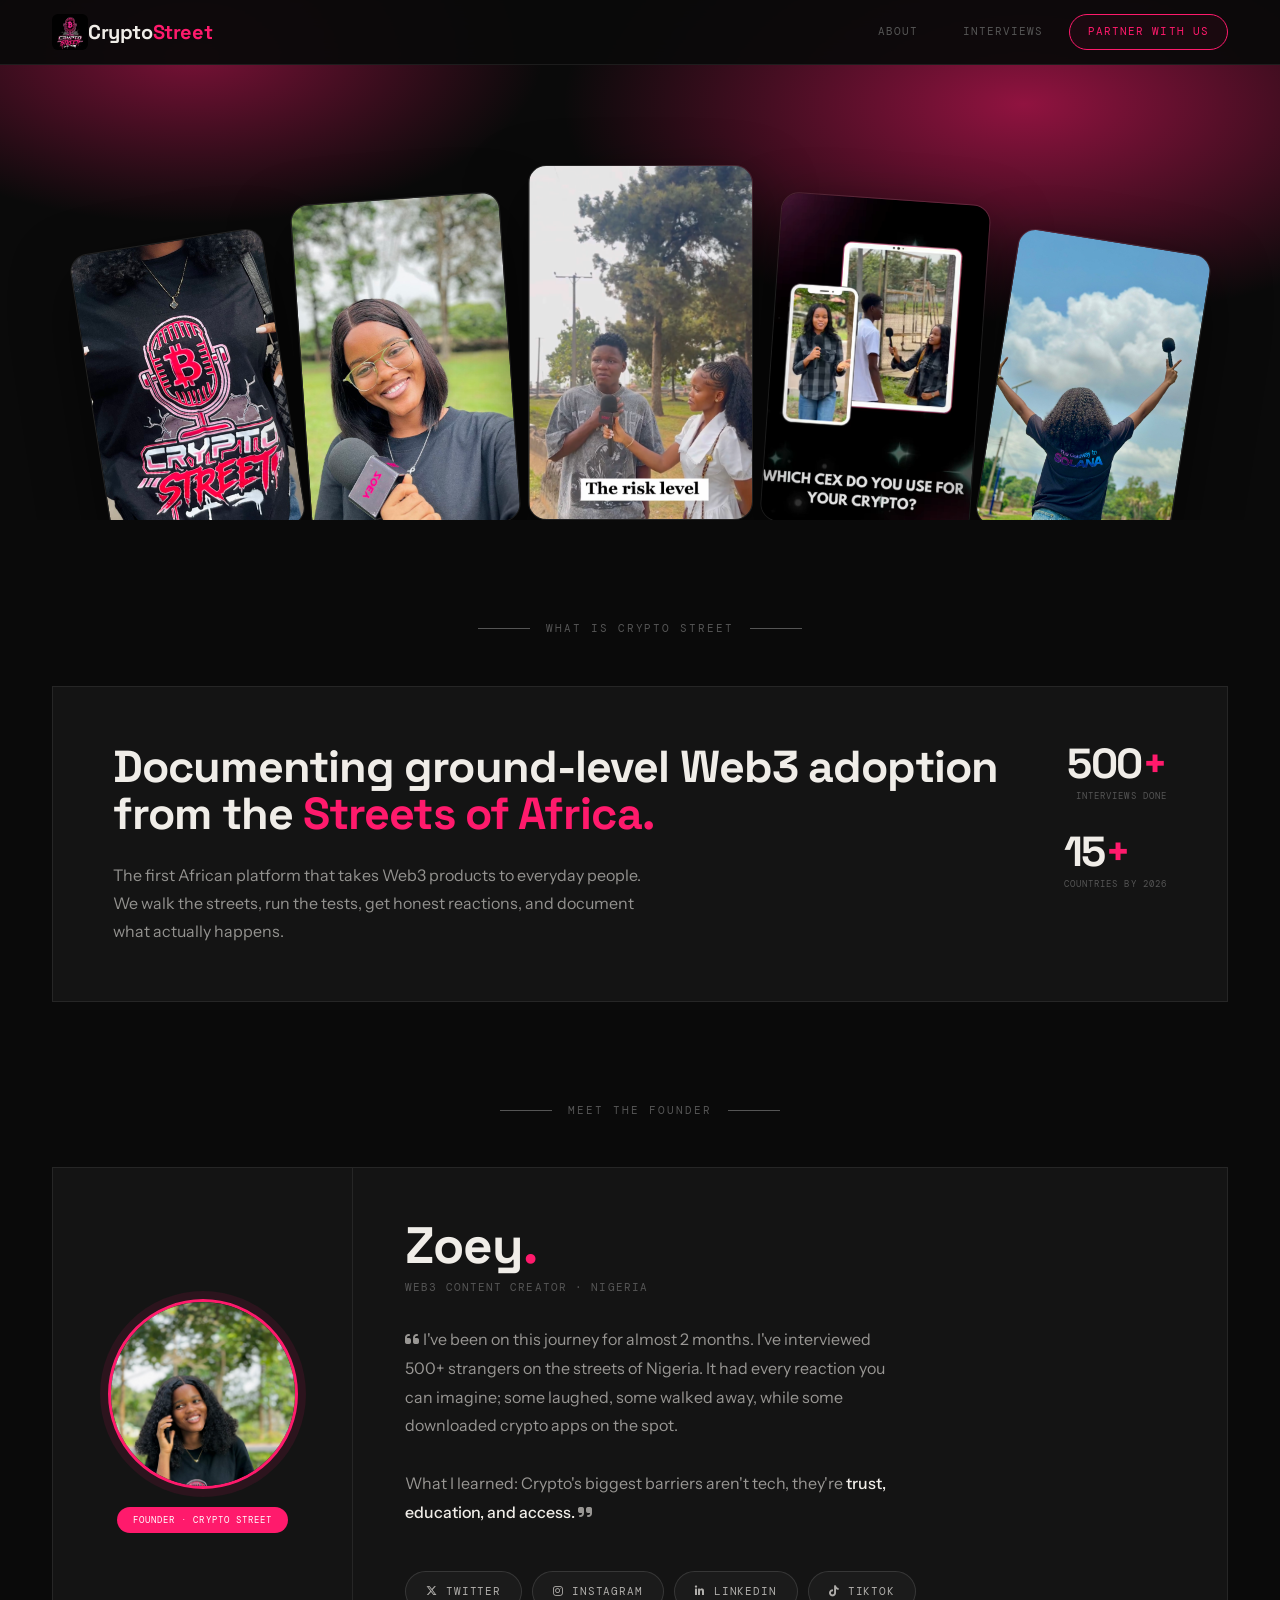
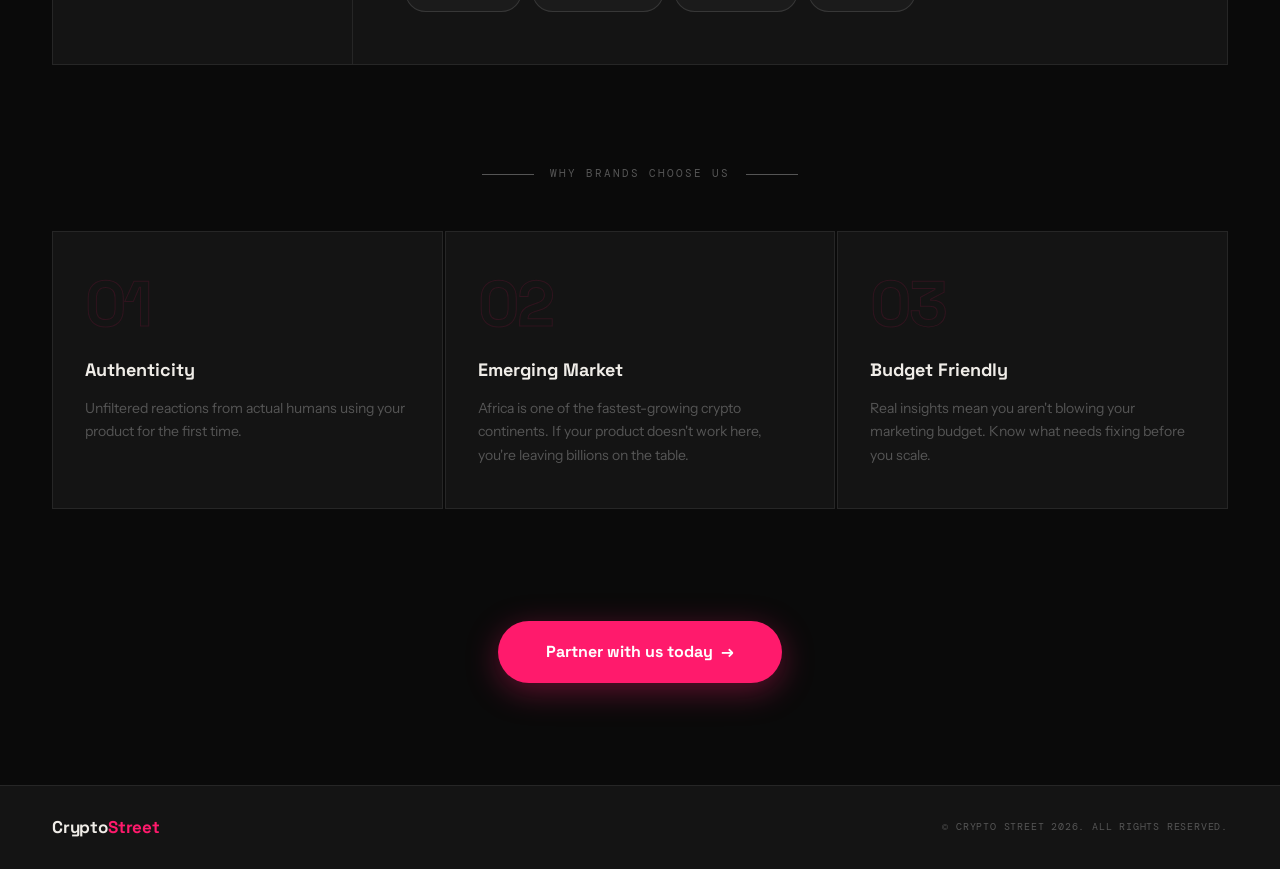
==== commit a66b3879: "Add files via upload" ====
--- a/index.html
+++ b/index.html
@@ -45,7 +45,7 @@
     <div class="intro-block">
       <div class="intro-text">
         <h1>Documenting ground-level Web3 adoption from the <span>Streets of Africa.</span></h1>
-        <p>The first African platform that takes Web3 products to everyday people. We walk the streets, run the tests, get honest reactions, and document what actually happens. Targeting to cover 15+ African countries by 2026, with 500+ interviews already done.</p>
+        <p>The first African platform that takes Web3 products to everyday people. We walk the streets, run the tests, get honest reactions, and document what actually happens.</p>
       </div>
       <div class="intro-stats">
         <div class="stat"><div class="stat-n">500<span>+</span></div><div class="stat-l">Interviews done</div></div>
@@ -64,15 +64,13 @@
         <h2 class="founder-name">Zoey<span>.</span></h2>
         <p class="founder-role">Web3 Content Creator · Nigeria</p>
         <div class="quote-block">
-          <i class="fa-solid fa-quote-left quote-icon"></i>
-          <p class="founder-bio">I've been on this journey for almost 2 months. I've interviewed 500+ strangers on the streets of Nigeria. It had every reaction you can imagine; some laughed, some walked away, while some downloaded crypto apps on the spot.<br><br>What I learned: Crypto's biggest barriers aren't tech, they're <strong>trust, education, and access.</strong> <i class="fa-solid fa-quote-right quote-icon"></i></p>
+        <p class="founder-bio"><i class="fa-solid fa-quote-left quote-icon"></i>&nbsp;I've been on this journey for almost 2 months. I've interviewed 500+ strangers on the streets of Nigeria. It had every reaction you can imagine; some laughed, some walked away, while some downloaded crypto apps on the spot.<br><br>What I learned: Crypto's biggest barriers aren't tech, they're <strong>trust, education, and access.</strong> <i class="fa-solid fa-quote-right quote-icon"></i></p>
         </div>
         <div class="founder-socials">
-          <a href="#" class="fsoc"><i class="fa-brands fa-x-twitter"></i> Twitter</a>
-          <a href="#" class="fsoc"><i class="fa-brands fa-youtube"></i> YouTube</a>
-          <a href="#" class="fsoc"><i class="fa-brands fa-instagram"></i> Instagram</a>
-          <a href="#" class="fsoc"><i class="fa-brands fa-linkedin-in"></i> LinkedIn</a>
-          <a href="#" class="fsoc"><i class="fa-brands fa-tiktok"></i> TikTok</a>
+          <a href="https://x.com/zoey_thefirst" class="fsoc"><i class="fa-brands fa-x-twitter"></i> Twitter</a>
+          <a href=" https://www.instagram.com/zoey_thefirst1?igsh=MXBhMzNuM3c1bW9rMw%3D%3D&utm_source=qr" class="fsoc"><i class="fa-brands fa-instagram"></i> Instagram</a>
+          <a href=" https://www.linkedin.com/in/zoey-ola%F0%9F%8C%8E-b48512298?utm_source=share&utm_campaign=share_via&utm_content=profile&utm_medium=ios_app" class="fsoc"><i class="fa-brands fa-linkedin-in"></i> LinkedIn</a>
+          <a href="https://www.tiktok.com/@zoey_thefirst1?_r=1&_t=ZS-94TN3gKcL6w" class="fsoc"><i class="fa-brands fa-tiktok"></i> TikTok</a>
         </div>
       </div>
     </div>
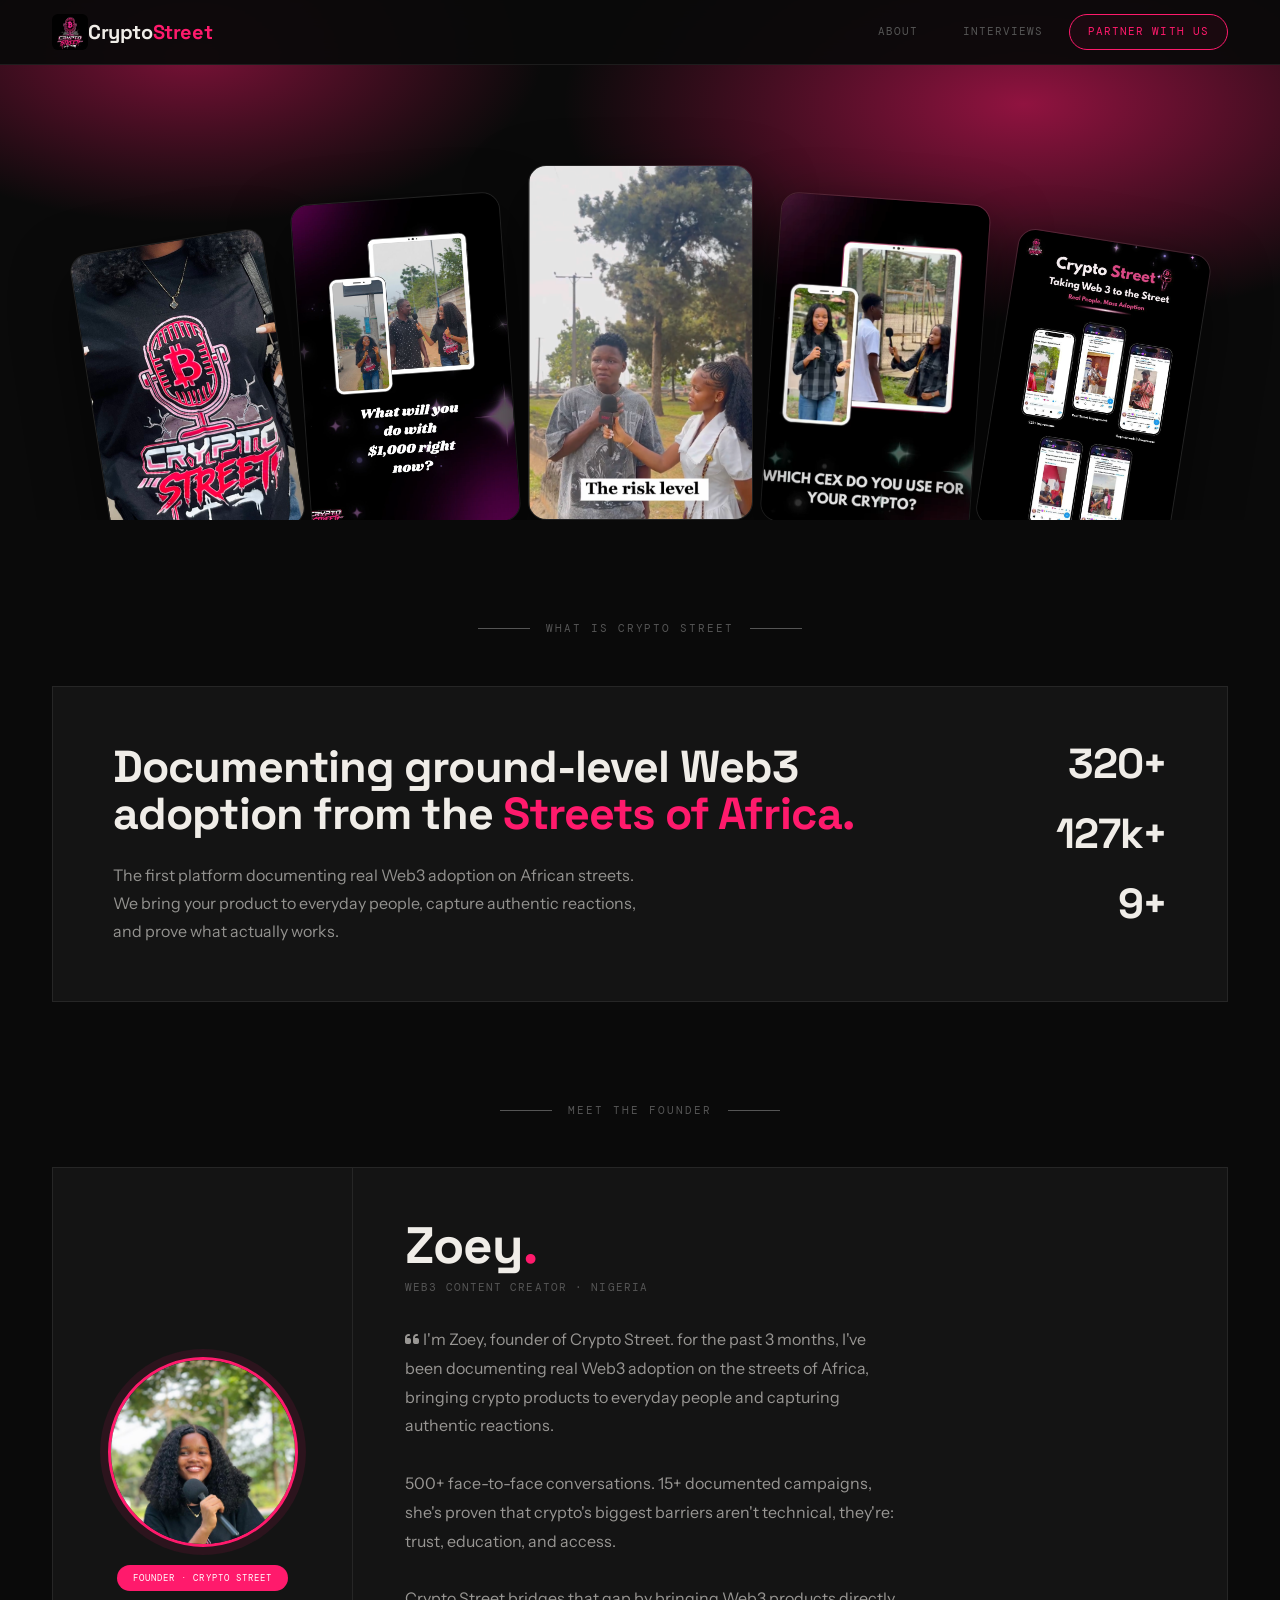
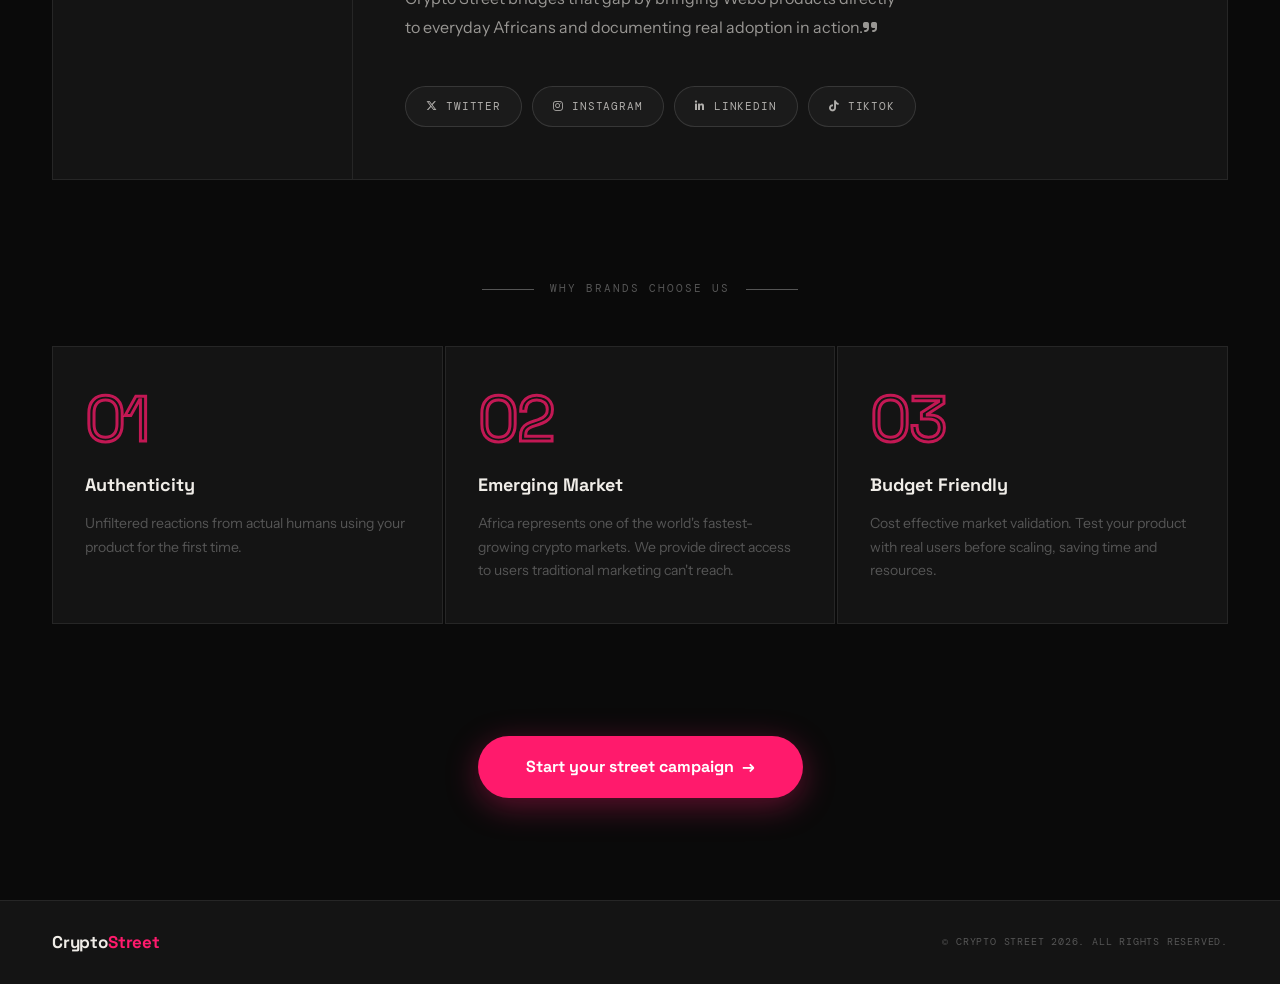
==== commit dacfa161: "Add files via upload" ====
--- a/index.html
+++ b/index.html
@@ -5,6 +5,7 @@
   <meta name="viewport" content="width=device-width, initial-scale=1.0">
   <title>Home — Crypto Street</title>
   <link rel="stylesheet" href="styles.css">
+  <link rel="icon" type="image/jpeg" href="images/logo.jpg">
   <link href="https://fonts.googleapis.com/css2?family=Space+Grotesk:wght@600;700&family=DM+Mono:wght@400;500&family=Instrument+Sans:ital,wght@0,400;0,500;1,400&display=swap" rel="stylesheet">
   <link rel="stylesheet" href="https://cdnjs.cloudflare.com/ajax/libs/font-awesome/6.5.0/css/all.min.css">
 </head>
@@ -32,10 +33,10 @@
 
   <section class="images">
     <div class="image1"><img src="images/shirt-mockup.jpg" alt="Crypto Street shirt"></div>
-    <div class="image2"><img src="images/street-view.jpg" alt="Street view"></div>
+    <div class="image2"><img src="images/giveaway.jpeg" alt="Street view"></div>
     <div class="image3"><img src="images/interview.png" alt="Interview"></div>
     <div class="image4"><img src="images/interview2.jpg" alt="Interview"></div>
-    <div class="image5"><img src="images/street-view2.jpg" alt="Street"></div>
+    <div class="image5"><img src="images/crypto-street-layout.jpeg" alt="Street"></div>
   </section>
 
   <section class="content">
@@ -45,11 +46,12 @@
     <div class="intro-block">
       <div class="intro-text">
         <h1>Documenting ground-level Web3 adoption from the <span>Streets of Africa.</span></h1>
-        <p>The first African platform that takes Web3 products to everyday people. We walk the streets, run the tests, get honest reactions, and document what actually happens.</p>
+        <p>The first platform documenting real Web3 adoption on African streets. We bring your product to everyday people, capture authentic reactions, and prove what actually works.</p>
       </div>
       <div class="intro-stats">
-        <div class="stat"><div class="stat-n">500<span>+</span></div><div class="stat-l">Interviews done</div></div>
-        <div class="stat"><div class="stat-n">15<span>+</span></div><div class="stat-l">Countries by 2026</div></div>
+        <div class="stat-n" data-target="500" data-suffix="+">0+</div>
+        <div class="stat-n" data-target="200" data-suffix="k+">0k+</div>
+        <div class="stat-n" data-target="15" data-suffix="+">0+</div>
       </div>
     </div>
 
@@ -57,14 +59,15 @@
 
     <div class="founder-block">
       <div class="founder-image-wrap">
-        <img src="images/founder.jpg" alt="Zoey">
+        <img src="images/founder-image-new.jpeg" alt="Zoey">
         <div class="founder-badge">Founder · Crypto Street</div>
       </div>
       <div class="founder-info">
         <h2 class="founder-name">Zoey<span>.</span></h2>
         <p class="founder-role">Web3 Content Creator · Nigeria</p>
         <div class="quote-block">
-        <p class="founder-bio"><i class="fa-solid fa-quote-left quote-icon"></i>&nbsp;I've been on this journey for almost 2 months. I've interviewed 500+ strangers on the streets of Nigeria. It had every reaction you can imagine; some laughed, some walked away, while some downloaded crypto apps on the spot.<br><br>What I learned: Crypto's biggest barriers aren't tech, they're <strong>trust, education, and access.</strong> <i class="fa-solid fa-quote-right quote-icon"></i></p>
+        <p class="founder-bio"><i class="fa-solid fa-quote-left quote-icon"></i>&nbsp;I'm Zoey, founder of Crypto Street. for the past 3 months, I've been documenting real Web3 adoption on the streets of Africa, bringing crypto products to everyday people and capturing authentic reactions.<br><br>500+ face-to-face conversations. 15+ documented campaigns, she's proven that crypto's biggest barriers aren't technical, they're: trust, education, and access. 
+        <br><br>Crypto Street bridges that gap by bringing Web3 products directly to everyday Africans and documenting real adoption in action.<i class="fa-solid fa-quote-right quote-icon"></i></p>
         </div>
         <div class="founder-socials">
           <a href="https://x.com/zoey_thefirst" class="fsoc"><i class="fa-brands fa-x-twitter"></i> Twitter</a>
@@ -79,11 +82,11 @@
 
     <div class="why-grid">
       <div class="why-card"><div class="why-num">01</div><h5>Authenticity</h5><p>Unfiltered reactions from actual humans using your product for the first time.</p></div>
-      <div class="why-card"><div class="why-num">02</div><h5>Emerging Market</h5><p>Africa is one of the fastest-growing crypto continents. If your product doesn't work here, you're leaving billions on the table.</p></div>
-      <div class="why-card"><div class="why-num">03</div><h5>Budget Friendly</h5><p>Real insights mean you aren't blowing your marketing budget. Know what needs fixing before you scale.</p></div>
+      <div class="why-card"><div class="why-num">02</div><h5>Emerging Market</h5><p>Africa represents one of the world's fastest-growing crypto markets. We provide direct access to users traditional marketing can't reach.</p></div>
+      <div class="why-card"><div class="why-num">03</div><h5>Budget Friendly</h5><p>Cost effective market validation. Test your product with real users before scaling, saving time and resources.</p></div>
     </div>
 
-    <div class="cta-row"><a href="partnership.html" class="btn-main">Partner with us today &nbsp;→</a></div>
+    <div class="cta-row"><a href="partnership.html" class="btn-main">Start your street campaign &nbsp;→</a></div>
 
   </section>
 
--- a/styles.css
+++ b/styles.css
@@ -69,7 +69,7 @@
 .why-card:hover{background:#1c1c1c;}
 .why-card::after{content:'';position:absolute;bottom:0;left:0;right:0;height:2px;background:var(--pink);transform:scaleX(0);transform-origin:left;transition:transform 0.3s;}
 .why-card:hover::after{transform:scaleX(1);}
-.why-num{font-family:var(--font-head);font-weight:700;font-size:64px;line-height:1;letter-spacing:-0.03em;color:transparent;-webkit-text-stroke:1px rgba(255,26,108,0.12);margin-bottom:20px;}
+.why-num{font-family:var(--font-head);font-weight:1500;font-size:64px;line-height:1;letter-spacing:-0.03em;color:transparent;-webkit-text-stroke:3px rgba(255, 26, 106, 0.74);margin-bottom:20px;}
 .why-card h5{font-family:var(--font-head);font-weight:700;font-size:18px;color:var(--text);margin-bottom:12px;}
 .why-card p{font-size:14px;color:var(--muted);line-height:1.7;}
 
@@ -119,7 +119,7 @@
 .how-steps{display:grid;grid-template-columns:repeat(4,1fr);gap:2px;}
 .how-step{background:var(--ink);border:1px solid var(--border);padding:32px 24px;transition:background 0.2s;}
 .how-step:hover{background:#111;}
-.how-step-num{font-family:var(--font-head);font-weight:700;font-size:56px;line-height:1;letter-spacing:-0.03em;color:transparent;-webkit-text-stroke:1px rgba(255,26,108,0.15);margin-bottom:16px;}
+.how-step-num{font-family:var(--font-head);font-weight:1500;font-size:56px;line-height:1;letter-spacing:-0.03em;color:transparent;-webkit-text-stroke:3px rgba(255, 26, 106, 0.74);margin-bottom:16px;}
 .how-step p{font-size:14px;line-height:1.65;color:rgba(240,237,232,0.6);}
 .how-step p b{display:block;font-family:var(--font-head);font-weight:700;font-size:15px;color:var(--text);margin-bottom:6px;}
 .about-bottom-grid{display:grid;grid-template-columns:1fr 1fr;gap:2px;margin-bottom:80px;}
@@ -137,8 +137,8 @@
 .interviews-hero h1{font-family:var(--font-head);font-weight:700;font-size:clamp(24px,3.5vw,48px);letter-spacing:-0.02em;line-height:1.1;color:var(--text);max-width:760px;}
 .interviews-hero h1 span{color:var(--pink);}
 .interviews-content{padding:80px 52px 0;}
-.interviews-featured{display:grid;grid-template-columns:1fr 1fr;gap:2px;margin-bottom:2px;}
-.interview-card{background:var(--card);border:1px solid var(--border);padding:40px 36px;display:flex;flex-direction:column;position:relative;overflow:hidden;transition:background 0.25s;text-decoration:none;color:inherit;}
+.interviews-featured{display:grid;grid-template-columns:1fr 1fr;gap:8px;margin-bottom:8px;}
+.interview-card{background:var(--card);border:1px solid var(--border);padding:40px 36px;display:flex;flex-direction:column;position:relative;overflow:hidden;transition:background 0.25s;text-decoration:none;color:inherit;  margin-bottom: 8px;}
 .interview-card:hover{background:#1a1a1a;}
 .interview-card::before{content:'';position:absolute;left:0;top:0;bottom:0;width:3px;background:var(--pink);transform:scaleY(0);transform-origin:bottom;transition:transform 0.3s;}
 .interview-card:hover::before{transform:scaleY(1);}
@@ -184,6 +184,15 @@
 .info-card.pink h4{color:#fff;}
 .info-card.pink p{color:rgba(255,255,255,0.7);}
 .info-card.pink .info-card-num{-webkit-text-stroke:1px rgba(255,255,255,0.2);}
+
+.interview-thumb {
+  width: 100%;
+  height: 200px;
+  object-fit: cover;
+  border-radius: 4px;
+  margin-bottom: 20px;
+  background: #1a1a1a;
+}
 
 @media(max-width:900px){
   .header{padding:0 24px;}
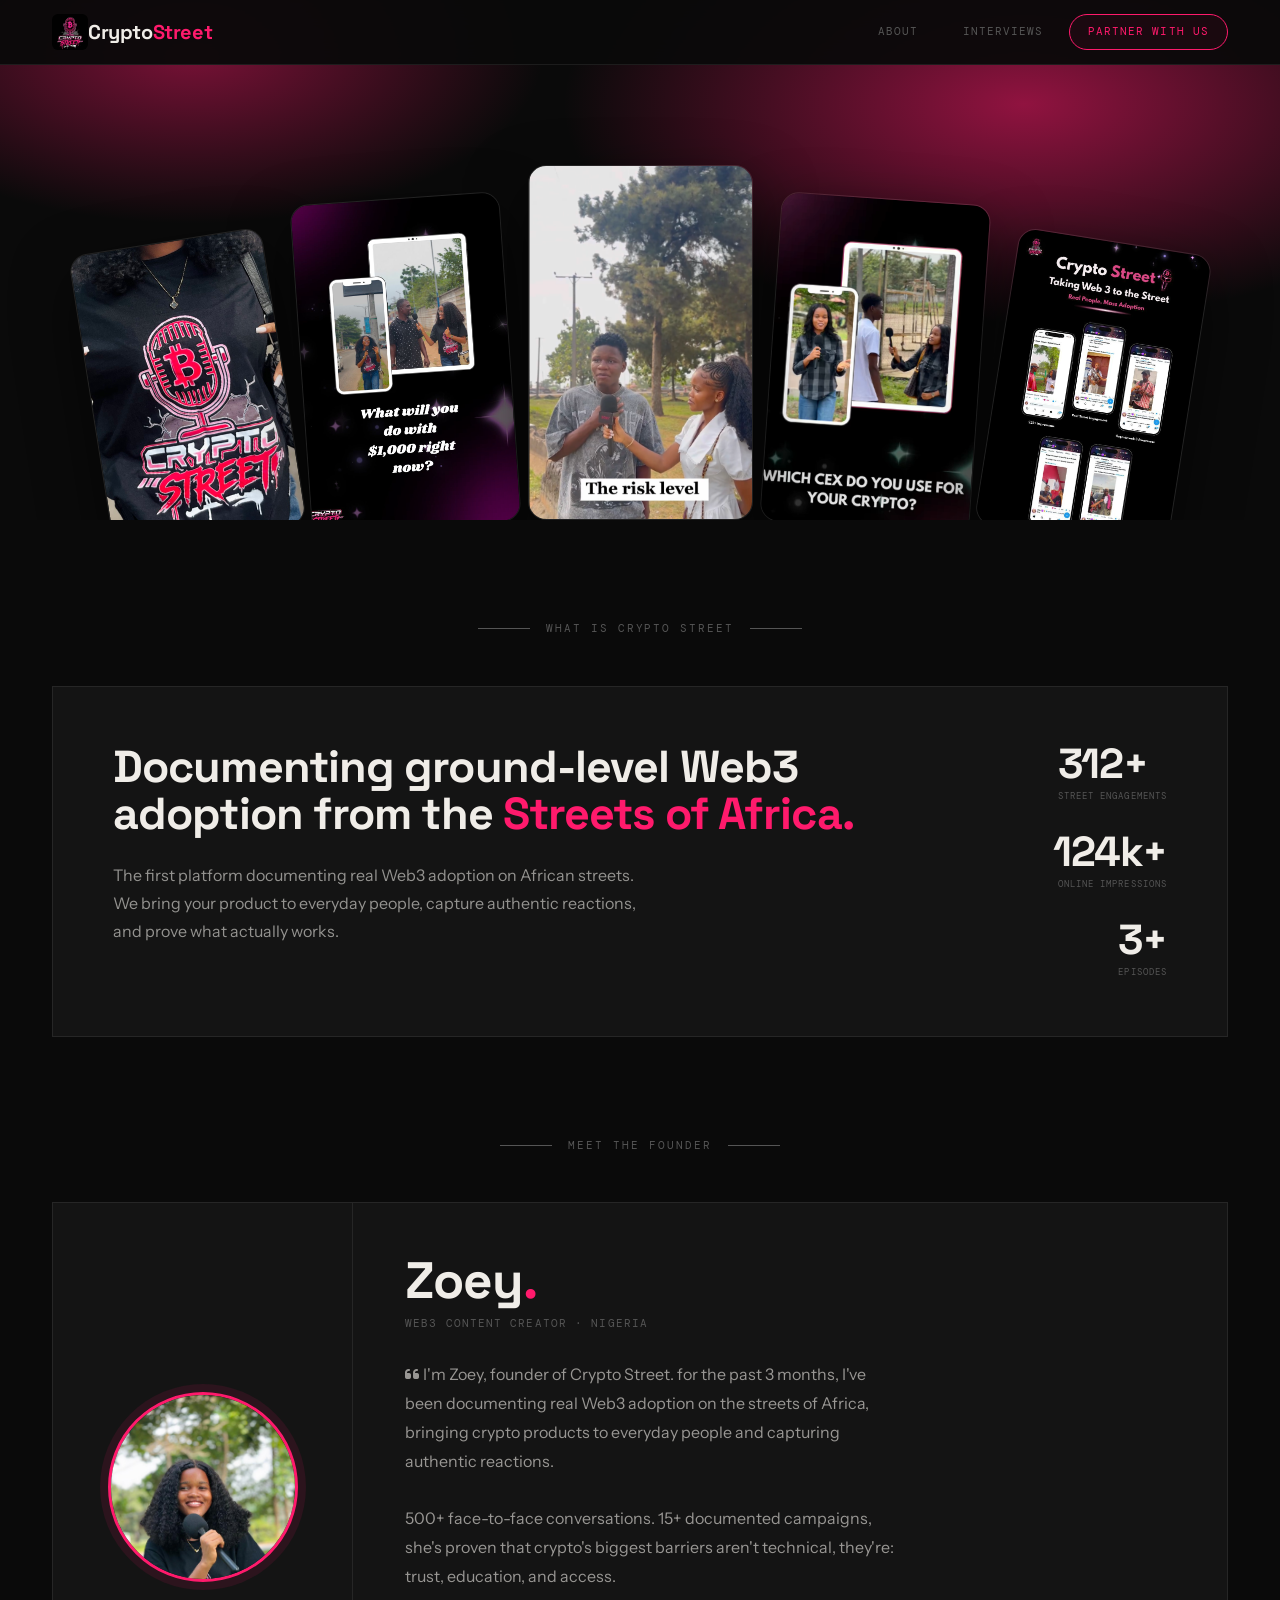
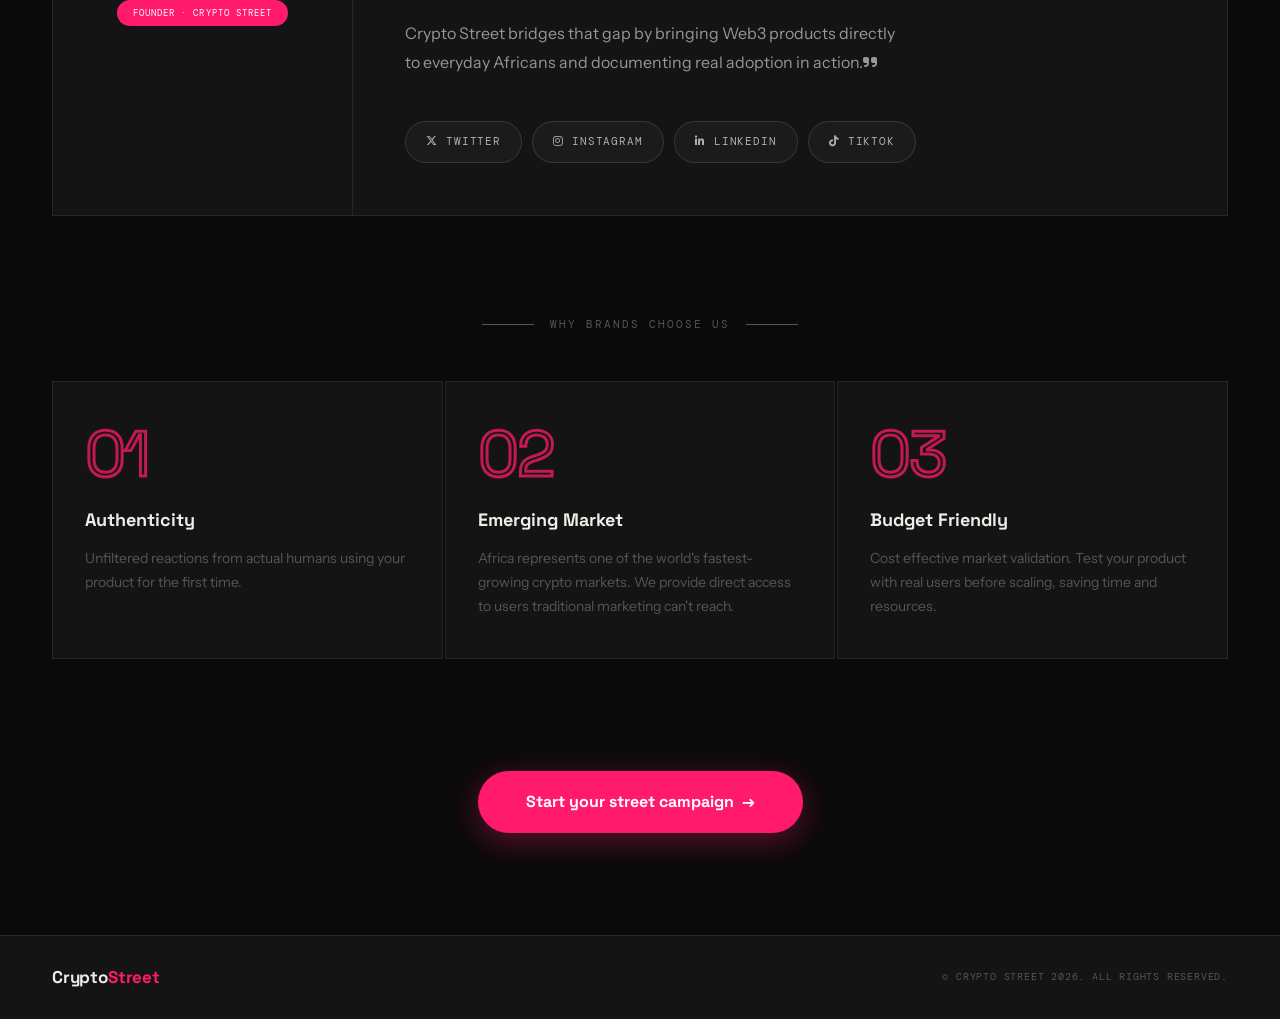
==== commit 5c096a78: "Add files via upload" ====
--- a/index.html
+++ b/index.html
@@ -48,11 +48,20 @@
         <h1>Documenting ground-level Web3 adoption from the <span>Streets of Africa.</span></h1>
         <p>The first platform documenting real Web3 adoption on African streets. We bring your product to everyday people, capture authentic reactions, and prove what actually works.</p>
       </div>
-      <div class="intro-stats">
-        <div class="stat-n" data-target="500" data-suffix="+">0+</div>
-        <div class="stat-n" data-target="200" data-suffix="k+">0k+</div>
-        <div class="stat-n" data-target="15" data-suffix="+">0+</div>
-      </div>
+       <div class="intro-stats">
+    <div class="stat">
+      <div class="stat-n" data-target="500" data-suffix="+">0+</div>
+      <div class="stat-l">Street Engagements</div>
+    </div>
+    <div class="stat">
+      <div class="stat-n" data-target="200" data-suffix="k+">0k+</div>
+      <div class="stat-l">Online Impressions</div>
+    </div>
+    <div class="stat">
+      <div class="stat-n" data-target="15" data-suffix="+">0+</div>
+      <div class="stat-l">Episodes</div>
+    </div>
+  </div>
     </div>
 
     <div class="section-label"><span class="line"></span>Meet the Founder<span class="line"></span></div>
